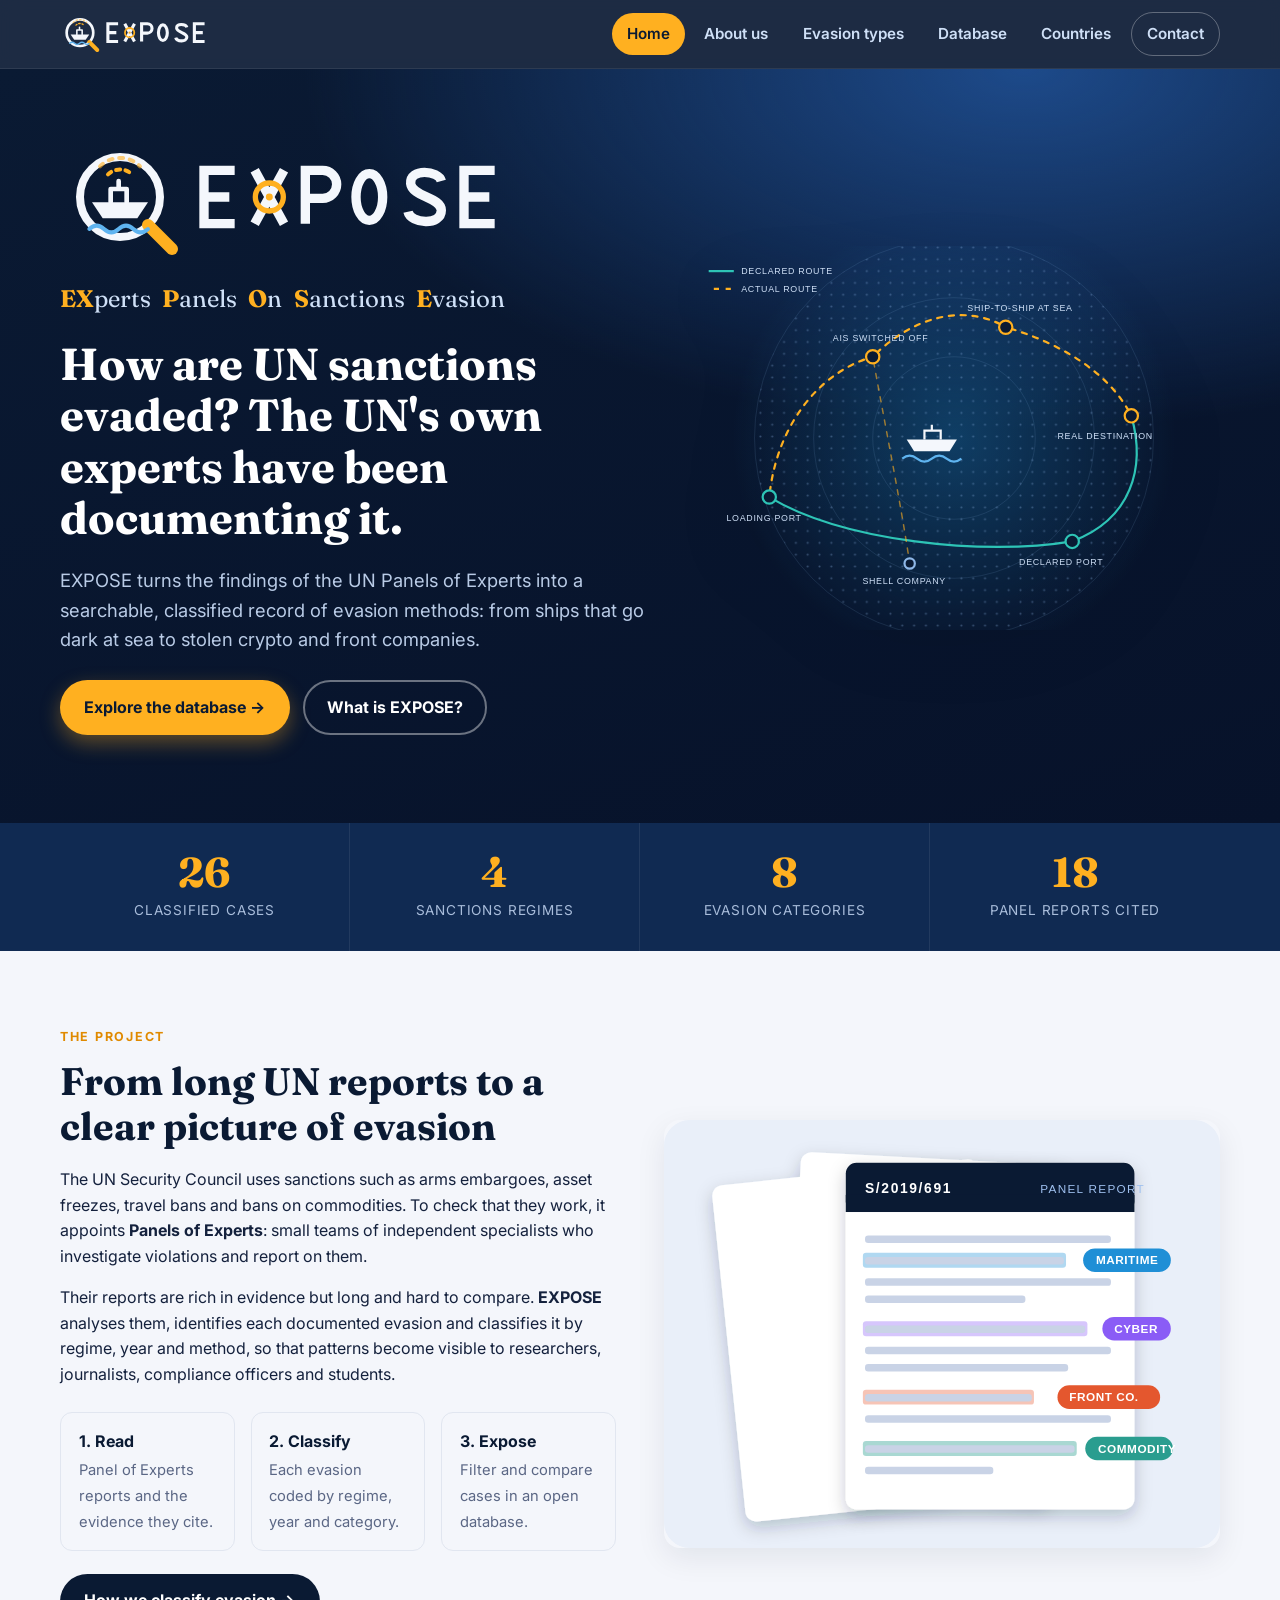
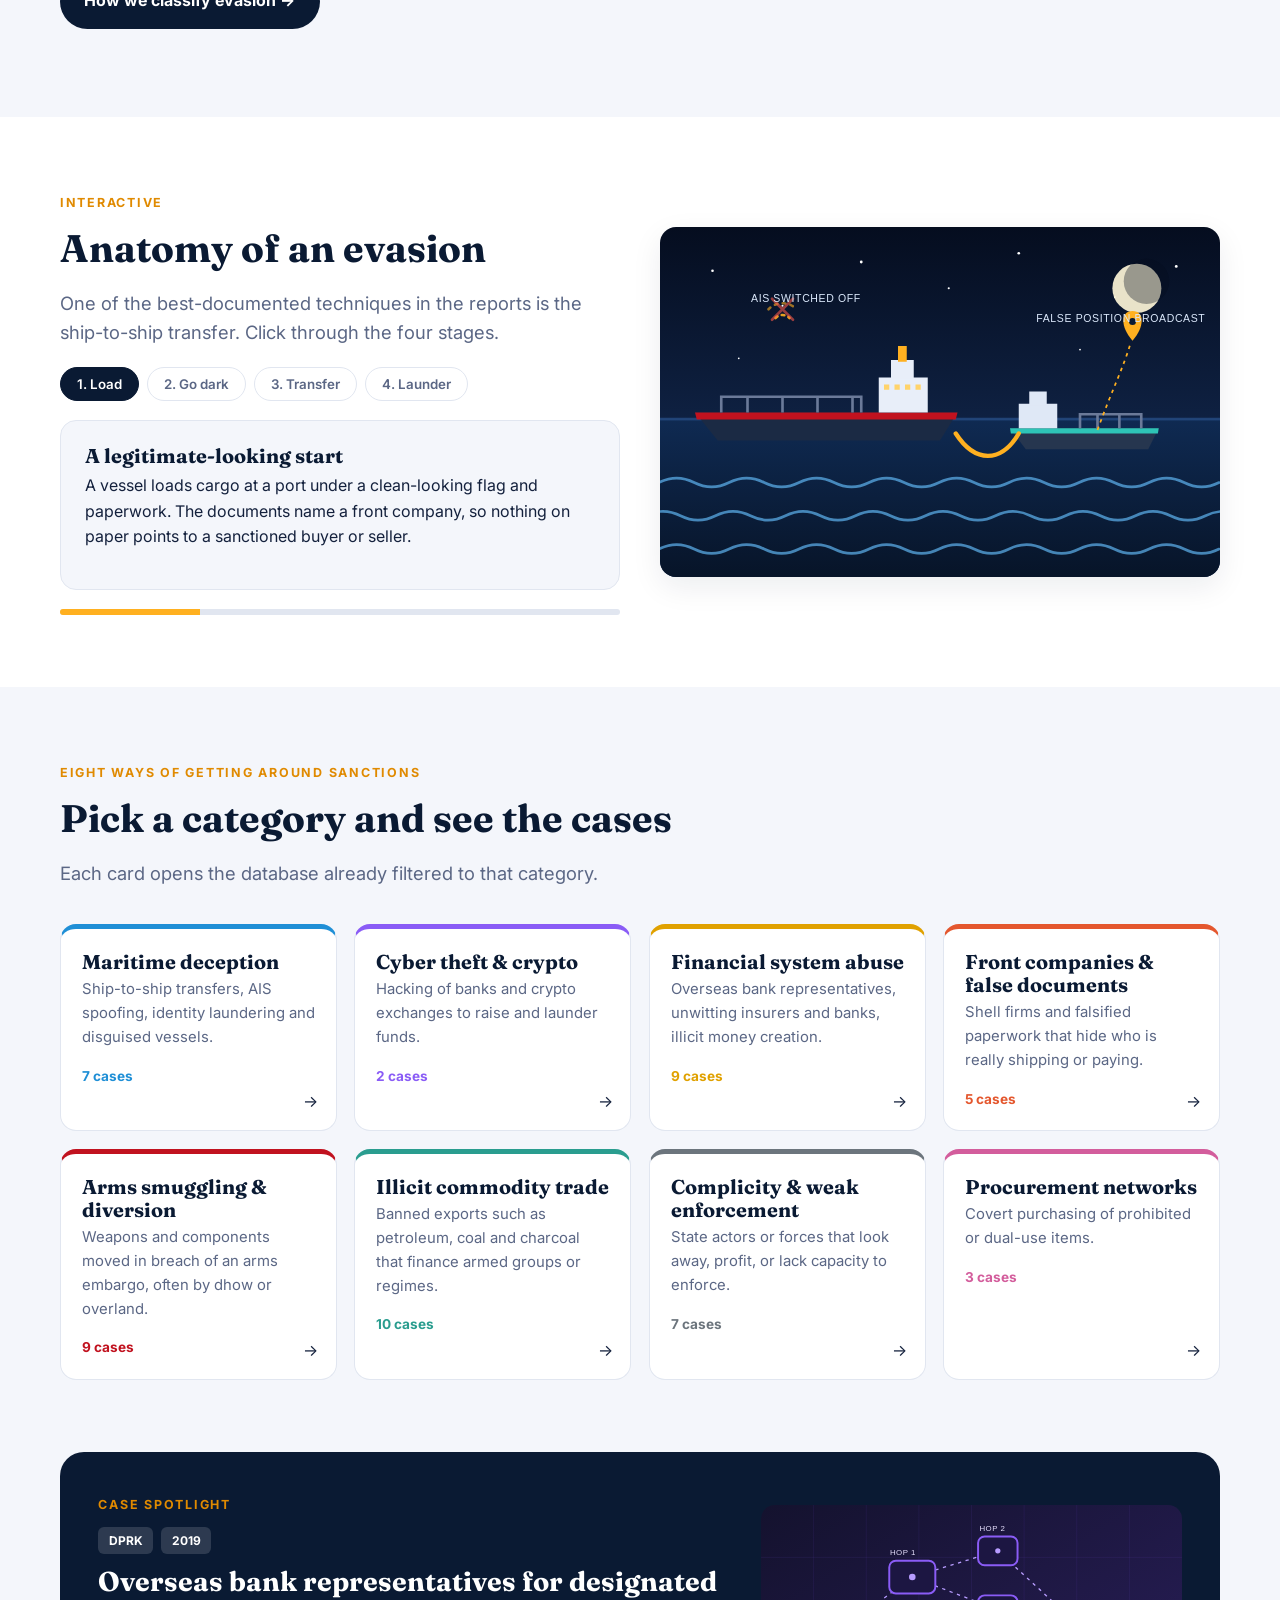
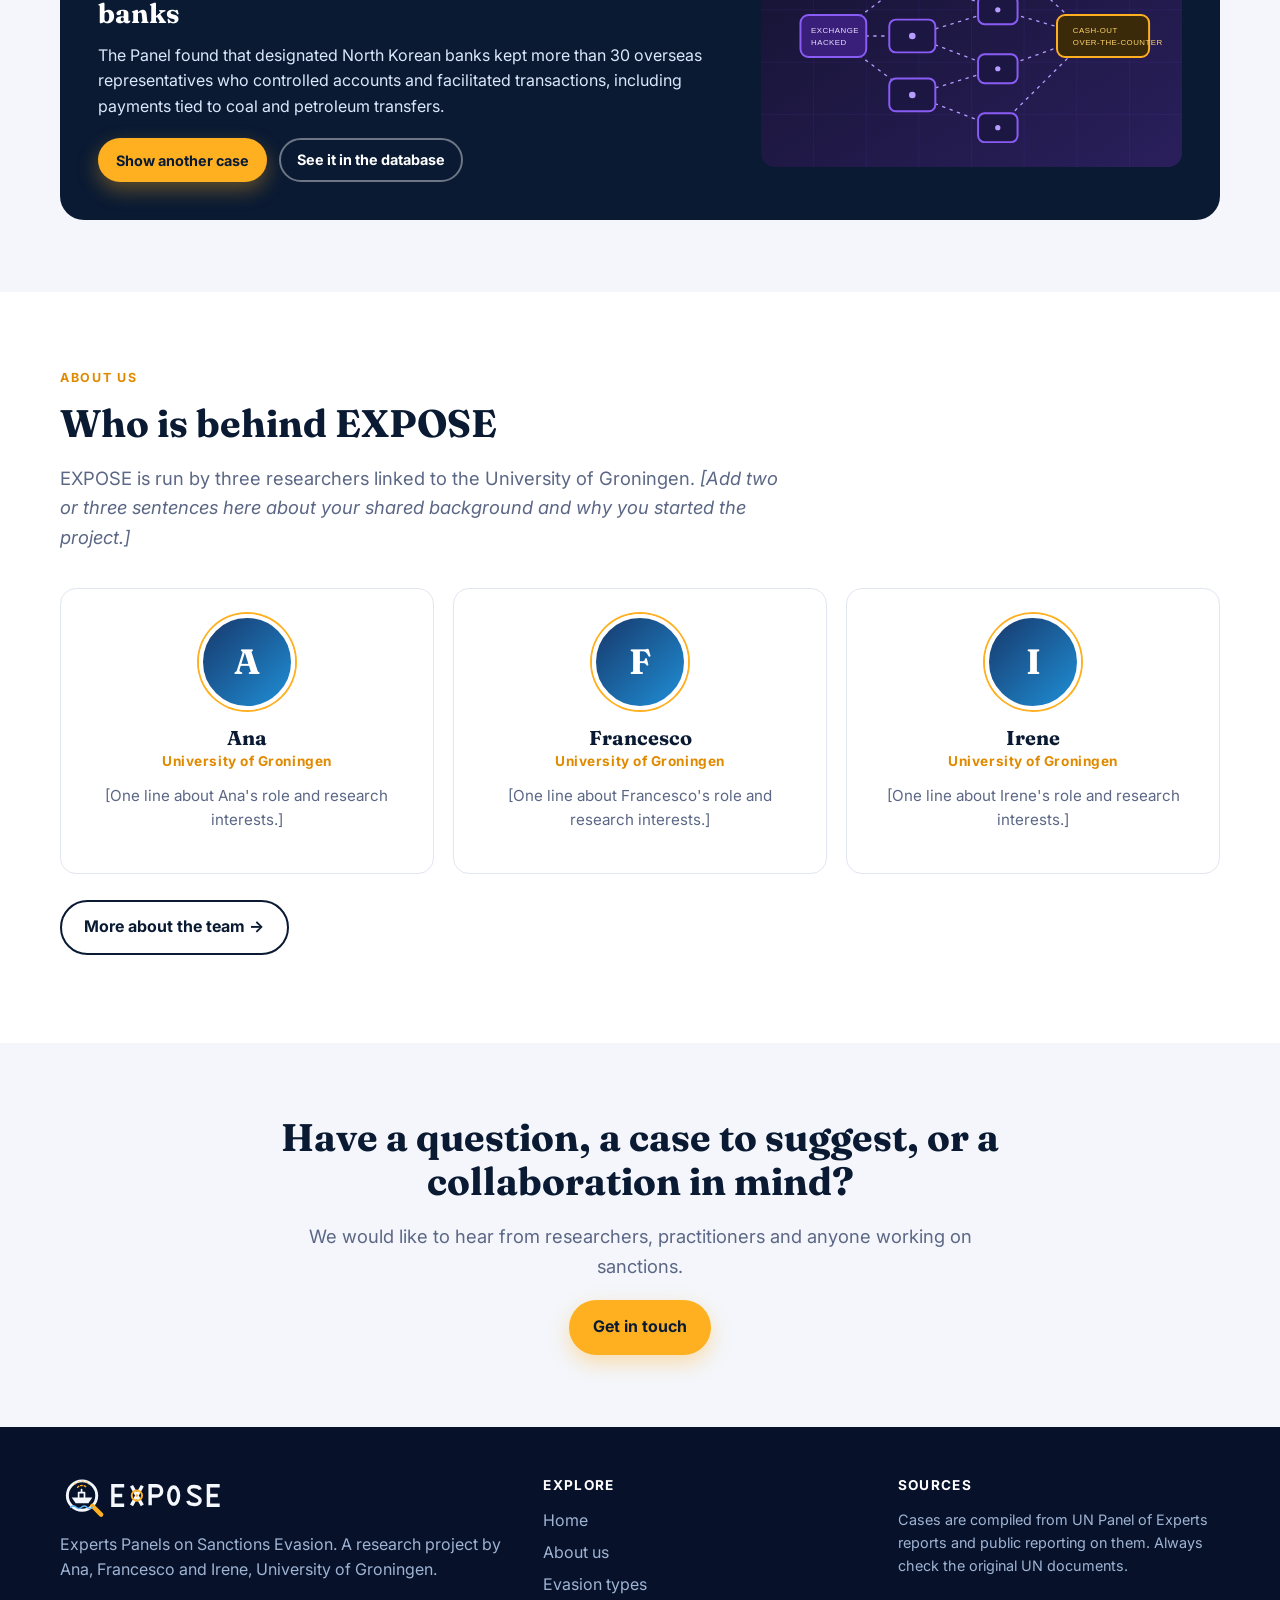
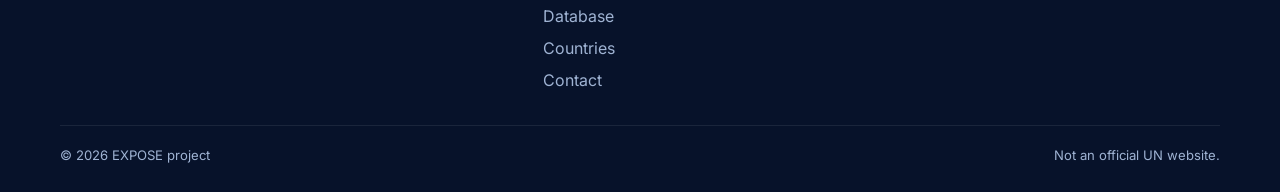
==== index.html @ 7f7274cd "Add files via upload" ====
<!DOCTYPE html>
<html lang="en">
<head>
  <meta charset="utf-8">
  <meta name="viewport" content="width=device-width, initial-scale=1">
  <title>EXPOSE – Experts Panels on Sanctions Evasion</title>
  <meta name="description" content="EXPOSE shows how UN sanctions are evaded, using evidence gathered by the UN Panels of Experts.">
  <link rel="icon" href="assets/favicon.svg" type="image/svg+xml">
  <link rel="preconnect" href="https://fonts.googleapis.com">
  <link href="https://fonts.googleapis.com/css2?family=Fraunces:opsz,wght@9..144,600;9..144,700&family=Inter:wght@400;600;700;800&display=swap" rel="stylesheet">
  <link rel="stylesheet" href="css/style.css">
</head>
<body data-page="home">
  <a class="skip" href="#main">Skip to content</a>
  <header class="site-header">
    <div class="container nav">
      <a class="brand" href="index.html" aria-label="EXPOSE home"><img src="assets/logo.svg" alt="EXPOSE"></a>
      <button class="menu-toggle" aria-expanded="false" aria-controls="menu">&#9776; Menu</button>
      <ul id="menu" class="menu">
        <li><a href="index.html" aria-current="page">Home</a></li>
        <li><a href="about.html">About us</a></li>
        <li><a href="evasion-types.html">Evasion types</a></li>
        <li><a href="database.html">Database</a></li>
        <li><a href="countries.html">Countries</a></li>
        <li class="cta"><a href="contact.html">Contact</a></li>
      </ul>
    </div>
  </header>

  <main id="main">
    <!-- HERO -->
    <section class="hero">
      <div class="container grid">
        <div>
          <img class="logo-big" src="assets/logo.svg" alt="EXPOSE logo: a lens revealing a ship whose AIS signal is hidden">
          <p class="expansion" aria-label="EXPOSE stands for Experts Panels On Sanctions Evasion">
            <span><b>EX</b>perts</span> <span><b>P</b>anels</span> <span><b>O</b>n</span> <span><b>S</b>anctions</span> <span><b>E</b>vasion</span>
          </p>
          <h1>How are UN sanctions evaded? The UN's own experts have been documenting it.</h1>
          <p class="lead">EXPOSE turns the findings of the UN Panels of Experts into a searchable, classified record of evasion methods: from ships that go dark at sea to stolen crypto and front companies.</p>
          <div class="actions">
            <a class="btn btn-primary" href="database.html">Explore the database &rarr;</a>
            <a class="btn btn-ghost" href="#project">What is EXPOSE?</a>
          </div>
        </div>
        <div class="hero-art">
          <img src="assets/img/hero-routes.svg" alt="Illustration: the declared shipping route versus the hidden route used to evade sanctions">
        </div>
      </div>
    </section>

    <!-- STATS -->
    <div class="stats">
      <div class="container row">
        <div class="stat"><div class="num" data-count="cases">0</div><div class="lab">Classified cases</div></div>
        <div class="stat"><div class="num" data-count="regimes">0</div><div class="lab">Sanctions regimes</div></div>
        <div class="stat"><div class="num" data-count="categories">0</div><div class="lab">Evasion categories</div></div>
        <div class="stat"><div class="num" data-count="reports">0</div><div class="lab">Panel reports cited</div></div>
      </div>
    </div>

    <!-- PROJECT -->
    <section id="project">
      <div class="container split">
        <div class="reveal">
          <span class="eyebrow">The project</span>
          <h2>From long UN reports to a clear picture of evasion</h2>
          <p>The UN Security Council uses sanctions such as arms embargoes, asset freezes, travel bans and bans on commodities. To check that they work, it appoints <strong>Panels of Experts</strong>: small teams of independent specialists who investigate violations and report on them.</p>
          <p>Their reports are rich in evidence but long and hard to compare. <strong>EXPOSE</strong> analyses them, identifies each documented evasion and classifies it by regime, year and method, so that patterns become visible to researchers, journalists, compliance officers and students.</p>
          <div class="pillars">
            <div class="pillar"><b>1. Read</b><span>Panel of Experts reports and the evidence they cite.</span></div>
            <div class="pillar"><b>2. Classify</b><span>Each evasion coded by regime, year and category.</span></div>
            <div class="pillar"><b>3. Expose</b><span>Filter and compare cases in an open database.</span></div>
          </div>
          <p style="margin-top:1.4rem"><a class="btn btn-dark" href="evasion-types.html">How we classify evasion &rarr;</a></p>
        </div>
        <div class="reveal">
          <img class="rounded" src="assets/img/report-stack.svg" alt="Pages of a UN Panel of Experts report with passages highlighted and tagged by evasion category" loading="lazy">
        </div>
      </div>
    </section>

    <!-- STEPPER -->
    <section class="section-alt">
      <div class="container stepper">
        <div class="reveal">
          <span class="eyebrow">Interactive</span>
          <h2>Anatomy of an evasion</h2>
          <p class="lead" style="margin-bottom:1.2rem">One of the best-documented techniques in the reports is the ship-to-ship transfer. Click through the four stages.</p>
          <div class="tabs" role="tablist" aria-label="Stages of a ship-to-ship transfer">
            <button class="tab" role="tab" aria-selected="true" aria-controls="step-panel">1. Load</button>
            <button class="tab" role="tab" aria-selected="false" aria-controls="step-panel">2. Go dark</button>
            <button class="tab" role="tab" aria-selected="false" aria-controls="step-panel">3. Transfer</button>
            <button class="tab" role="tab" aria-selected="false" aria-controls="step-panel">4. Launder</button>
          </div>
          <div id="step-panel" class="tabpanel" role="tabpanel" aria-live="polite"></div>
          <div class="progress" aria-hidden="true"><i id="step-bar"></i></div>
        </div>
        <div class="reveal">
          <img class="rounded" src="assets/img/tanker-sts.svg" alt="Illustration: a large tanker and a smaller vessel exchange cargo at night while the tanker's AIS signal is switched off" loading="lazy">
        </div>
      </div>
    </section>

    <!-- CATEGORIES -->
    <section>
      <div class="container">
        <div class="section-head reveal">
          <span class="eyebrow">Eight ways of getting around sanctions</span>
          <h2>Pick a category and see the cases</h2>
          <p class="lead">Each card opens the database already filtered to that category.</p>
        </div>
        <div id="cat-grid" class="cat-grid"></div>
      </div>
    </section>

    <!-- SPOTLIGHT -->
    <section style="padding-top:0">
      <div class="container">
        <div class="spotlight reveal">
          <div>
            <span class="eyebrow">Case spotlight</span>
            <div class="meta" id="spot-meta"></div>
            <h3 id="spot-title" style="font-size:1.7rem"></h3>
            <p id="spot-text"></p>
            <p style="display:flex;gap:.7rem;flex-wrap:wrap;margin:1.2rem 0 0">
              <button id="spot-next" class="btn btn-primary btn-sm" type="button">Show another case</button>
              <a id="spot-link" class="btn btn-ghost btn-sm" href="database.html">See it in the database</a>
            </p>
          </div>
          <img id="spot-img" src="assets/img/tanker-sts.svg" alt="" aria-hidden="true">
        </div>
        <span id="spotlight-body" hidden></span>
      </div>
    </section>

    <!-- ABOUT US (short) -->
    <section class="section-alt" id="about-us">
      <div class="container">
        <div class="section-head reveal">
          <span class="eyebrow">About us</span>
          <h2>Who is behind EXPOSE</h2>
          <!-- ======= SHORT ABOUT-US TEXT: replace the paragraph below with your own ======= -->
          <p class="lead">EXPOSE is run by three researchers linked to the University of Groningen. <em>[Add two or three sentences here about your shared background and why you started the project.]</em></p>
        </div>
        <div class="team reveal">
          <div class="person"><div class="avatar" aria-hidden="true">A</div><h3>Ana</h3><div class="role">University of Groningen</div><p>[One line about Ana's role and research interests.]</p></div>
          <div class="person"><div class="avatar" aria-hidden="true">F</div><h3>Francesco</h3><div class="role">University of Groningen</div><p>[One line about Francesco's role and research interests.]</p></div>
          <div class="person"><div class="avatar" aria-hidden="true">I</div><h3>Irene</h3><div class="role">University of Groningen</div><p>[One line about Irene's role and research interests.]</p></div>
        </div>
        <p style="margin-top:1.6rem"><a class="btn btn-outline" href="about.html">More about the team &rarr;</a></p>
      </div>
    </section>

    <!-- CTA -->
    <section>
      <div class="container" style="text-align:center;max-width:720px">
        <h2>Have a question, a case to suggest, or a collaboration in mind?</h2>
        <p class="lead" style="margin-inline:auto">We would like to hear from researchers, practitioners and anyone working on sanctions.</p>
        <a class="btn btn-primary" href="contact.html">Get in touch</a>
      </div>
    </section>
  </main>

  <footer class="site-footer">
    <div class="container">
      <div class="foot">
        <div>
          <img src="assets/logo.svg" alt="EXPOSE">
          <p>Experts Panels on Sanctions Evasion. A research project by Ana, Francesco and Irene, University of Groningen.</p>
        </div>
        <div><h4>Explore</h4><ul><li><a href="index.html">Home</a></li><li><a href="about.html">About us</a></li><li><a href="evasion-types.html">Evasion types</a></li><li><a href="database.html">Database</a></li>
        <li><a href="countries.html">Countries</a></li><li><a href="contact.html">Contact</a></li></ul></div>
        <div><h4>Sources</h4><p style="font-size:.9rem">Cases are compiled from UN Panel of Experts reports and public reporting on them. Always check the original UN documents.</p></div>
      </div>
      <div class="legal"><span>&copy; <span data-year></span> EXPOSE project</span><span>Not an official UN website.</span></div>
    </div>
  </footer>

  <script src="data/cases.js"></script>
  <script src="js/main.js"></script>
</body>
</html>
---- css/style.css ----
/* EXPOSE – Experts Panels on Sanctions Evasion */
:root{
  --navy:#0a1a33; --navy-2:#102a52; --navy-3:#17386b;
  --ink:#14213d; --muted:#5b6785; --bg:#f4f6fb; --card:#fff; --line:#e1e6f0;
  --amber:#ffb020; --amber-d:#e08a00; --teal:#2ec4b6; --blue:#1f8fd6;
  --radius:16px; --shadow:0 10px 30px rgba(10,26,51,.08);
  --serif:"Fraunces",Georgia,"Times New Roman",serif;
  --sans:"Inter",system-ui,-apple-system,"Segoe UI",Roboto,Arial,sans-serif;
}
*{box-sizing:border-box}
html{scroll-behavior:smooth}
body{margin:0;font-family:var(--sans);color:var(--ink);background:var(--bg);line-height:1.6;-webkit-font-smoothing:antialiased}
img{max-width:100%;display:block}
a{color:var(--blue)}
h1,h2,h3{font-family:var(--serif);line-height:1.15;margin:0 0 .5em;color:var(--navy)}
h1{font-size:clamp(2.2rem,5vw,3.6rem)} h2{font-size:clamp(1.7rem,3vw,2.4rem)} h3{font-size:1.25rem}
p{margin:0 0 1em}
.container{width:min(1160px,92vw);margin-inline:auto}
.skip{position:absolute;left:-999px;top:0;background:var(--amber);color:#000;padding:.6rem 1rem;z-index:100}
.skip:focus{left:8px;top:8px}
.eyebrow{display:inline-block;font-size:.78rem;font-weight:700;letter-spacing:.14em;text-transform:uppercase;color:var(--amber-d);margin-bottom:.8rem}
.lead{font-size:1.15rem;color:var(--muted);max-width:62ch}

/* header / menu */
.site-header{position:sticky;top:0;z-index:50;background:rgba(10,26,51,.92);backdrop-filter:blur(10px);border-bottom:1px solid rgba(255,255,255,.08)}
.nav{display:flex;align-items:center;justify-content:space-between;height:68px}
.brand img{height:40px;width:auto}
.menu{display:flex;gap:.25rem;list-style:none;margin:0;padding:0;align-items:center}
.menu a{display:block;padding:.55rem .95rem;border-radius:999px;color:#cfe0f7;text-decoration:none;font-weight:600;font-size:.95rem;transition:.2s}
.menu a:hover{background:rgba(255,255,255,.08);color:#fff}
.menu a[aria-current="page"]{color:#0a1a33;background:var(--amber)}
.menu .cta a{border:1px solid rgba(255,255,255,.3)}
.menu-toggle{display:none;background:none;border:1px solid rgba(255,255,255,.3);color:#fff;border-radius:10px;padding:.45rem .7rem;font-size:1rem;cursor:pointer}
@media(max-width:860px){
  .menu-toggle{display:block}
  .menu{position:absolute;left:0;right:0;top:68px;background:var(--navy);flex-direction:column;align-items:stretch;padding:.8rem 4vw 1.2rem;display:none;border-bottom:1px solid rgba(255,255,255,.1)}
  .menu.open{display:flex}
}

/* buttons */
.btn{display:inline-flex;align-items:center;gap:.5rem;padding:.8rem 1.4rem;border-radius:999px;font-weight:700;text-decoration:none;border:2px solid transparent;cursor:pointer;font-size:1rem;font-family:inherit;transition:transform .15s,box-shadow .15s,background .2s}
.btn:hover{transform:translateY(-2px)}
.btn-primary{background:var(--amber);color:#0a1a33;box-shadow:0 8px 20px rgba(255,176,32,.35)}
.btn-ghost{border-color:rgba(255,255,255,.4);color:#fff}
.btn-ghost:hover{background:rgba(255,255,255,.1)}
.btn-dark{background:var(--navy);color:#fff}
.btn-outline{border-color:var(--navy);color:var(--navy);background:transparent}
.btn-sm{padding:.5rem 1rem;font-size:.9rem}

/* hero */
.hero{background:radial-gradient(1200px 600px at 80% 0%,#1d4a8a 0%,transparent 60%),linear-gradient(160deg,var(--navy) 0%,#07122a 100%);color:#e9f0fb;padding:4.5rem 0 5.5rem;overflow:hidden}
.hero .grid{display:grid;grid-template-columns:1.05fr .95fr;gap:2.5rem;align-items:center}
.hero h1{color:#fff;font-size:clamp(1.9rem,3.6vw,2.8rem)}
.hero .logo-big{width:min(460px,100%);margin-bottom:1.2rem}
.expansion{display:flex;flex-wrap:wrap;gap:.35rem .7rem;font-family:var(--serif);font-size:clamp(1.15rem,2vw,1.5rem);margin:0 0 1.2rem;color:#cfe0f7}
.expansion b{color:var(--amber)}
.hero .lead{color:#b9cbe6}
.hero .actions{display:flex;flex-wrap:wrap;gap:.8rem;margin-top:1.6rem}
.hero-art img{width:100%;filter:drop-shadow(0 20px 40px rgba(0,0,0,.35))}
@media(max-width:900px){.hero .grid{grid-template-columns:1fr}}
.page-hero{background:linear-gradient(160deg,var(--navy),#0d2347);color:#cfe0f7;padding:3.2rem 0 3.4rem}
.page-hero h1{color:#fff;margin-bottom:.4rem}
.page-hero .tagline{font-family:var(--serif);color:var(--amber);font-size:1.05rem;margin-bottom:.8rem}
.page-hero .lead{color:#b9cbe6;margin:0}

/* sections */
section{padding:4.5rem 0}
.section-alt{background:#fff}
.section-head{max-width:720px;margin-bottom:2.2rem}
.split{display:grid;grid-template-columns:1fr 1fr;gap:3rem;align-items:center}
@media(max-width:860px){.split{grid-template-columns:1fr}}
.rounded{border-radius:var(--radius);box-shadow:var(--shadow)}

/* stats */
.stats{background:var(--navy-2);color:#fff;padding:0}
.stats .row{display:grid;grid-template-columns:repeat(4,1fr)}
.stat{padding:1.8rem 1rem;text-align:center;border-right:1px solid rgba(255,255,255,.08)}
.stat:last-child{border-right:0}
.stat .num{font-family:var(--serif);font-size:2.6rem;font-weight:700;color:var(--amber);line-height:1}
.stat .lab{font-size:.85rem;color:#a9bddb;letter-spacing:.06em;text-transform:uppercase;margin-top:.4rem}
@media(max-width:700px){.stats .row{grid-template-columns:repeat(2,1fr)}.stat{border-bottom:1px solid rgba(255,255,255,.08)}}

/* pillars */
.pillars{display:grid;grid-template-columns:repeat(3,1fr);gap:1rem;margin-top:1.5rem}
.pillar{background:var(--bg);border-radius:12px;padding:1rem 1.1rem;border:1px solid var(--line)}
.pillar b{display:block;color:var(--navy);margin-bottom:.2rem}
.pillar span{font-size:.92rem;color:var(--muted)}
@media(max-width:700px){.pillars{grid-template-columns:1fr}}

/* stepper */
.stepper{display:grid;grid-template-columns:1fr 1fr;gap:2.5rem;align-items:center}
@media(max-width:900px){.stepper{grid-template-columns:1fr}}
.tabs{display:flex;gap:.5rem;flex-wrap:wrap;margin-bottom:1.2rem}
.tab{border:1px solid var(--line);background:#fff;border-radius:999px;padding:.5rem 1rem;font-weight:600;cursor:pointer;font-family:inherit;color:var(--muted);transition:.2s}
.tab[aria-selected="true"]{background:var(--navy);color:#fff;border-color:var(--navy)}
.tabpanel{background:var(--bg);border:1px solid var(--line);border-radius:var(--radius);padding:1.4rem 1.5rem;min-height:170px}
.tabpanel h3{margin-bottom:.4rem}
.progress{height:6px;border-radius:99px;background:var(--line);margin-top:1.2rem;overflow:hidden}
.progress i{display:block;height:100%;background:var(--amber);width:25%;transition:width .35s}

/* category cards */
.cat-grid{display:grid;grid-template-columns:repeat(auto-fill,minmax(250px,1fr));gap:1.1rem}
.cat-card{display:block;text-decoration:none;color:inherit;background:#fff;border:1px solid var(--line);border-radius:var(--radius);padding:1.3rem 1.3rem 1.2rem;border-top:5px solid var(--c);transition:transform .2s,box-shadow .2s;position:relative}
.cat-card:hover{transform:translateY(-4px);box-shadow:var(--shadow)}
.cat-card h3{margin-bottom:.35rem}
.cat-card p{font-size:.93rem;color:var(--muted);margin-bottom:.8rem}
.cat-card .count{font-weight:700;font-size:.85rem;color:var(--c)}
.cat-card .arrow{position:absolute;right:1.1rem;bottom:1rem;transition:transform .2s}
.cat-card:hover .arrow{transform:translateX(4px)}

/* spotlight */
.spotlight{background:var(--navy);color:#dbe8fb;border-radius:24px;padding:2.4rem;display:grid;grid-template-columns:1.2fr .8fr;gap:2rem;align-items:center}
.spotlight h2,.spotlight h3{color:#fff}
.spotlight .meta{display:flex;gap:.5rem;flex-wrap:wrap;margin-bottom:.8rem}
.spotlight img{border-radius:14px}
@media(max-width:860px){.spotlight{grid-template-columns:1fr}}

/* tags */
.tag{display:inline-flex;align-items:center;gap:.4rem;font-size:.75rem;font-weight:700;padding:.22rem .65rem;border-radius:999px;background:color-mix(in srgb,var(--c,#999) 14%,white);color:color-mix(in srgb,var(--c,#555) 75%,black);white-space:nowrap}
.tag::before{content:"";width:8px;height:8px;border-radius:50%;background:var(--c,#999)}
.badge{font-size:.75rem;font-weight:700;padding:.22rem .65rem;border-radius:6px;background:var(--navy);color:#fff}
.badge.light{background:rgba(255,255,255,.14);color:#fff}
.badge.year{background:#e9eef8;color:var(--navy)}

/* team */
.team{display:grid;grid-template-columns:repeat(3,1fr);gap:1.2rem}
@media(max-width:860px){.team{grid-template-columns:1fr}}
.person{background:#fff;border:1px solid var(--line);border-radius:var(--radius);padding:1.6rem;text-align:center;transition:.2s}
.person:hover{box-shadow:var(--shadow);transform:translateY(-3px)}
.avatar{width:96px;height:96px;border-radius:50%;margin:0 auto 1rem;display:grid;place-items:center;font-family:var(--serif);font-size:2.2rem;font-weight:700;color:#fff;background:linear-gradient(135deg,var(--navy-3),var(--blue));border:4px solid #fff;box-shadow:0 0 0 2px var(--amber)}
.person h3{margin-bottom:.1rem}
.person .role{color:var(--amber-d);font-weight:700;font-size:.85rem;letter-spacing:.04em;margin-bottom:.7rem}
.person p{color:var(--muted);font-size:.95rem}
.placeholder-note{border:2px dashed var(--line);border-radius:var(--radius);padding:1.2rem 1.4rem;color:var(--muted);background:#fbfcfe}
.uni{display:flex;align-items:center;gap:.9rem;background:#fff;border:1px solid var(--line);border-radius:var(--radius);padding:1rem 1.2rem;margin-top:1.4rem}
.uni .dot{width:42px;height:42px;border-radius:12px;background:var(--navy);display:grid;place-items:center;color:var(--amber);font-weight:800;font-family:var(--serif)}

/* database */
.db-layout{display:grid;grid-template-columns:310px 1fr;gap:1.8rem;align-items:start}
@media(max-width:940px){.db-layout{grid-template-columns:1fr}}
.filters{background:#fff;border:1px solid var(--line);border-radius:var(--radius);padding:1.3rem;position:sticky;top:86px}
@media(max-width:940px){.filters{position:static}}
.filters h3{font-size:1.05rem;margin:1.1rem 0 .6rem;font-family:var(--sans);font-weight:700}
.filters h3:first-child{margin-top:0}
.field label,.label{display:block;font-weight:600;font-size:.85rem;margin-bottom:.3rem;color:var(--muted)}
input[type=text],input[type=email],select,textarea{width:100%;padding:.7rem .85rem;border:1.5px solid var(--line);border-radius:10px;font:inherit;background:#fff;color:var(--ink)}
input:focus,select:focus,textarea:focus{outline:3px solid rgba(31,143,214,.25);border-color:var(--blue)}
.chips{display:flex;flex-direction:column;gap:.45rem}
.chip{display:flex;align-items:center;gap:.6rem;padding:.55rem .7rem;border:1.5px solid var(--line);border-radius:10px;cursor:pointer;background:#fff;transition:.15s;font-size:.92rem;user-select:none}
.chip:hover{border-color:var(--c)}
.chip input{position:absolute;opacity:0;pointer-events:none}
.chip .sw{width:14px;height:14px;border-radius:4px;background:var(--c);flex:none}
.chip .n{margin-left:auto;font-size:.75rem;color:var(--muted);background:var(--bg);border-radius:99px;padding:.05rem .5rem}
.chip:has(input:checked){background:color-mix(in srgb,var(--c) 12%,white);border-color:var(--c);font-weight:700}
.chip:has(input:focus-visible){outline:3px solid rgba(31,143,214,.35)}
.seg{display:flex;border:1.5px solid var(--line);border-radius:10px;overflow:hidden}
.seg button{flex:1;border:0;background:#fff;padding:.5rem;font:inherit;font-weight:600;cursor:pointer;color:var(--muted)}
.seg button[aria-pressed="true"]{background:var(--navy);color:#fff}
.filters .row{display:flex;gap:.5rem;margin-top:1.2rem}
.results-bar{display:flex;flex-wrap:wrap;gap:.8rem;align-items:center;justify-content:space-between;margin-bottom:1rem}
.results-bar .count{font-weight:700;color:var(--navy)}
.active-filters{display:flex;flex-wrap:wrap;gap:.4rem;margin-bottom:1rem}
.pill-x{border:0;font:inherit;font-size:.8rem;font-weight:600;background:var(--navy);color:#fff;border-radius:99px;padding:.25rem .7rem;cursor:pointer}
.pill-x::after{content:" \00d7";opacity:.7}
.minichart{background:#fff;border:1px solid var(--line);border-radius:var(--radius);padding:1rem 1.2rem;margin-bottom:1.2rem}
.minichart h4{margin:0 0 .6rem;font-size:.85rem;color:var(--muted);text-transform:uppercase;letter-spacing:.08em}
.bar-row{display:grid;grid-template-columns:150px 1fr 28px;align-items:center;gap:.6rem;font-size:.82rem;margin:.28rem 0}
.bar-row .track{height:10px;background:var(--bg);border-radius:99px;overflow:hidden}
.bar-row .fill{height:100%;border-radius:99px;background:var(--c);transition:width .4s}
@media(max-width:560px){.bar-row{grid-template-columns:110px 1fr 24px}}
.cases{display:grid;gap:1rem}
.case{background:#fff;border:1px solid var(--line);border-left:6px solid var(--c);border-radius:var(--radius);padding:1.2rem 1.3rem;animation:in .35s both}
@keyframes in{from{opacity:0;transform:translateY(8px)}to{opacity:1;transform:none}}
.case .top{display:flex;flex-wrap:wrap;gap:.4rem;align-items:center;margin-bottom:.5rem}
.case .id{font-size:.75rem;color:var(--muted);font-weight:700;margin-left:auto}
.case h3{margin:.1rem 0 .4rem;font-size:1.2rem}
.case p{color:#34405e;margin-bottom:.6rem}
.case .tags{display:flex;flex-wrap:wrap;gap:.4rem;margin-bottom:.4rem}
.case .more{display:none;border-top:1px dashed var(--line);margin-top:.8rem;padding-top:.8rem;font-size:.93rem}
.case.open .more{display:block}
.case .more dt{font-weight:700;color:var(--navy);font-size:.78rem;letter-spacing:.06em;text-transform:uppercase;margin-top:.6rem}
.case .more dd{margin:0}
.toggle{background:none;border:0;color:var(--blue);font:inherit;font-weight:700;cursor:pointer;padding:0}
.empty{text-align:center;background:#fff;border:2px dashed var(--line);border-radius:var(--radius);padding:3rem 1rem;color:var(--muted)}
.notice{background:#fff8e6;border:1px solid #ffe2a3;border-radius:12px;padding:.9rem 1.1rem;font-size:.9rem;color:#6b4a00;margin-bottom:1.2rem}

/* accordion */
.acc{display:grid;gap:.7rem}
.acc details{background:#fff;border:1px solid var(--line);border-radius:14px;border-left:6px solid var(--c);padding:0}
.acc summary{list-style:none;cursor:pointer;padding:1rem 1.2rem;font-weight:700;display:flex;align-items:center;gap:.8rem;color:var(--navy)}
.acc summary::-webkit-details-marker{display:none}
.acc summary::after{content:"+";margin-left:auto;font-size:1.4rem;color:var(--muted);transition:.2s}
.acc details[open] summary::after{content:"\2212"}
.acc .body{padding:0 1.2rem 1.2rem;color:#34405e}
.acc .body ul{margin:.3rem 0 .8rem;padding-left:1.1rem}

/* timeline / steps */
.steps{counter-reset:s;display:grid;grid-template-columns:repeat(4,1fr);gap:1rem}
@media(max-width:900px){.steps{grid-template-columns:1fr 1fr}}
@media(max-width:560px){.steps{grid-template-columns:1fr}}
.step{background:#fff;border:1px solid var(--line);border-radius:var(--radius);padding:1.3rem;position:relative}
.step::before{counter-increment:s;content:counter(s);position:absolute;top:-14px;left:16px;background:var(--amber);color:var(--navy);width:30px;height:30px;border-radius:50%;display:grid;place-items:center;font-weight:800}
.step h3{margin-top:.5rem;font-size:1.05rem}
.step p{font-size:.92rem;color:var(--muted);margin:0}
.regimes{display:grid;grid-template-columns:repeat(auto-fit,minmax(220px,1fr));gap:1rem}
.regime{background:#fff;border:1px solid var(--line);border-radius:var(--radius);padding:1.2rem}
.regime h3{margin-bottom:.2rem}
.regime small{color:var(--muted)}
.sources{columns:2;column-gap:2rem;padding-left:1.1rem}
@media(max-width:700px){.sources{columns:1}}
.sources li{margin-bottom:.5rem;break-inside:avoid;font-size:.93rem}

/* contact */
.form-card{background:#fff;border:1px solid var(--line);border-radius:24px;padding:2rem;box-shadow:var(--shadow)}
.form-grid{display:grid;grid-template-columns:1fr 1fr;gap:1rem}
.form-grid .full{grid-column:1/-1}
@media(max-width:640px){.form-grid{grid-template-columns:1fr}}
.field .err{display:none;color:#c1121f;font-size:.82rem;margin-top:.3rem;font-weight:600}
.field.invalid .err{display:block}
.field.invalid input,.field.invalid select,.field.invalid textarea{border-color:#c1121f}
.hp{position:absolute;left:-9999px}
.counter{font-size:.78rem;color:var(--muted);text-align:right}
.success{display:none;background:#e8f8f0;border:1px solid #a6e3c4;color:#0d5c37;border-radius:14px;padding:1.2rem 1.4rem;margin-top:1.2rem}
.success.show{display:block}
.contact-grid{display:grid;grid-template-columns:1.5fr 1fr;gap:2rem;align-items:start}
@media(max-width:900px){.contact-grid{grid-template-columns:1fr}}
.contact-side{display:grid;gap:1rem;align-content:start}
.info{background:#fff;border:1px solid var(--line);border-radius:var(--radius);padding:1.2rem 1.3rem}
.info h3{font-size:1.05rem;margin-bottom:.3rem}
.info p{margin:0;color:var(--muted);font-size:.93rem}

/* footer */
.site-footer{background:#07122a;color:#9fb3d3;padding:3rem 0 1.6rem}
.foot{display:grid;grid-template-columns:1.4fr 1fr 1fr;gap:2rem}
@media(max-width:760px){.foot{grid-template-columns:1fr}}
.site-footer img{height:44px;margin-bottom:.8rem}
.site-footer h4{color:#fff;margin:0 0 .7rem;font-size:.85rem;letter-spacing:.1em;text-transform:uppercase}
.site-footer ul{list-style:none;margin:0;padding:0;display:grid;gap:.4rem}
.site-footer a{color:#9fb3d3;text-decoration:none}.site-footer a:hover{color:#fff}
.legal{border-top:1px solid rgba(255,255,255,.08);margin-top:2rem;padding-top:1.2rem;font-size:.82rem;display:flex;flex-wrap:wrap;justify-content:space-between;gap:.6rem}

/* reveal */
.reveal{opacity:0;transform:translateY(18px);transition:opacity .7s,transform .7s}
.reveal.in{opacity:1;transform:none}
@media(prefers-reduced-motion:reduce){.reveal{opacity:1;transform:none;transition:none}*{animation:none!important;scroll-behavior:auto}}
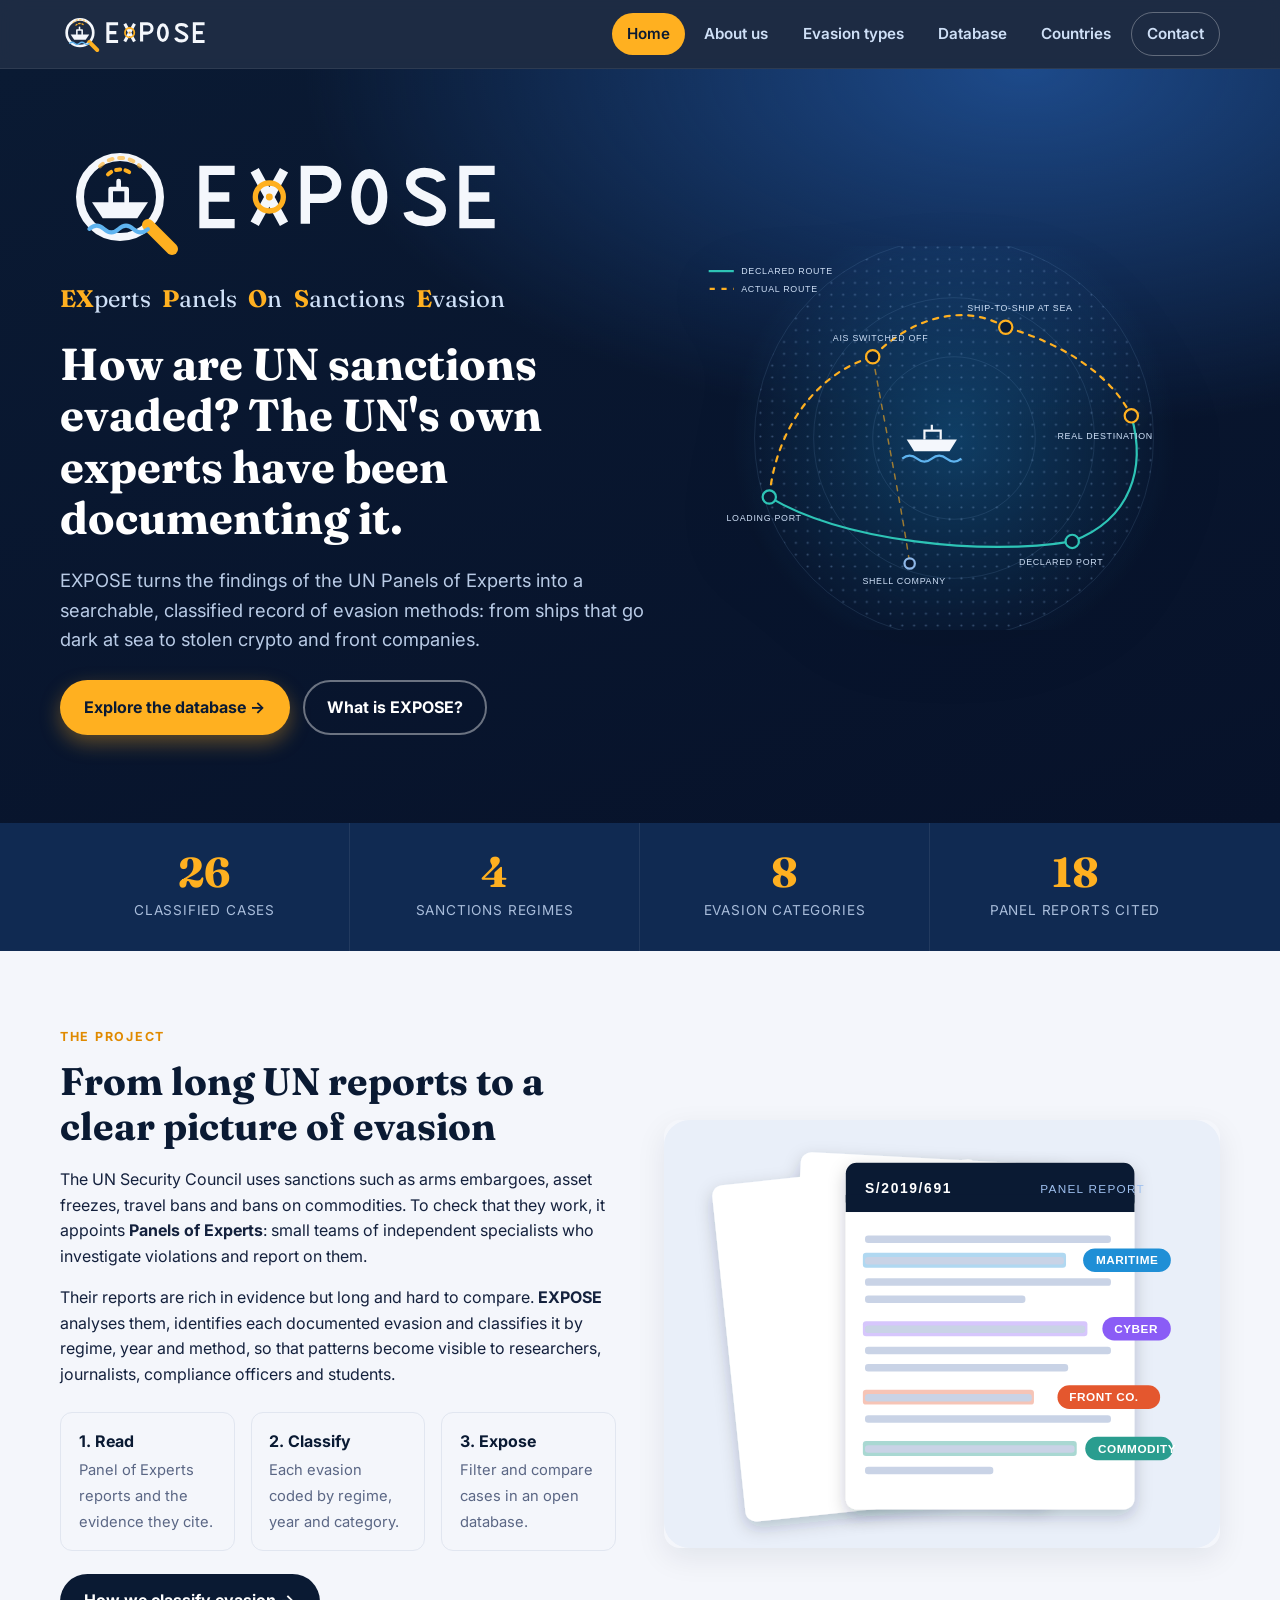
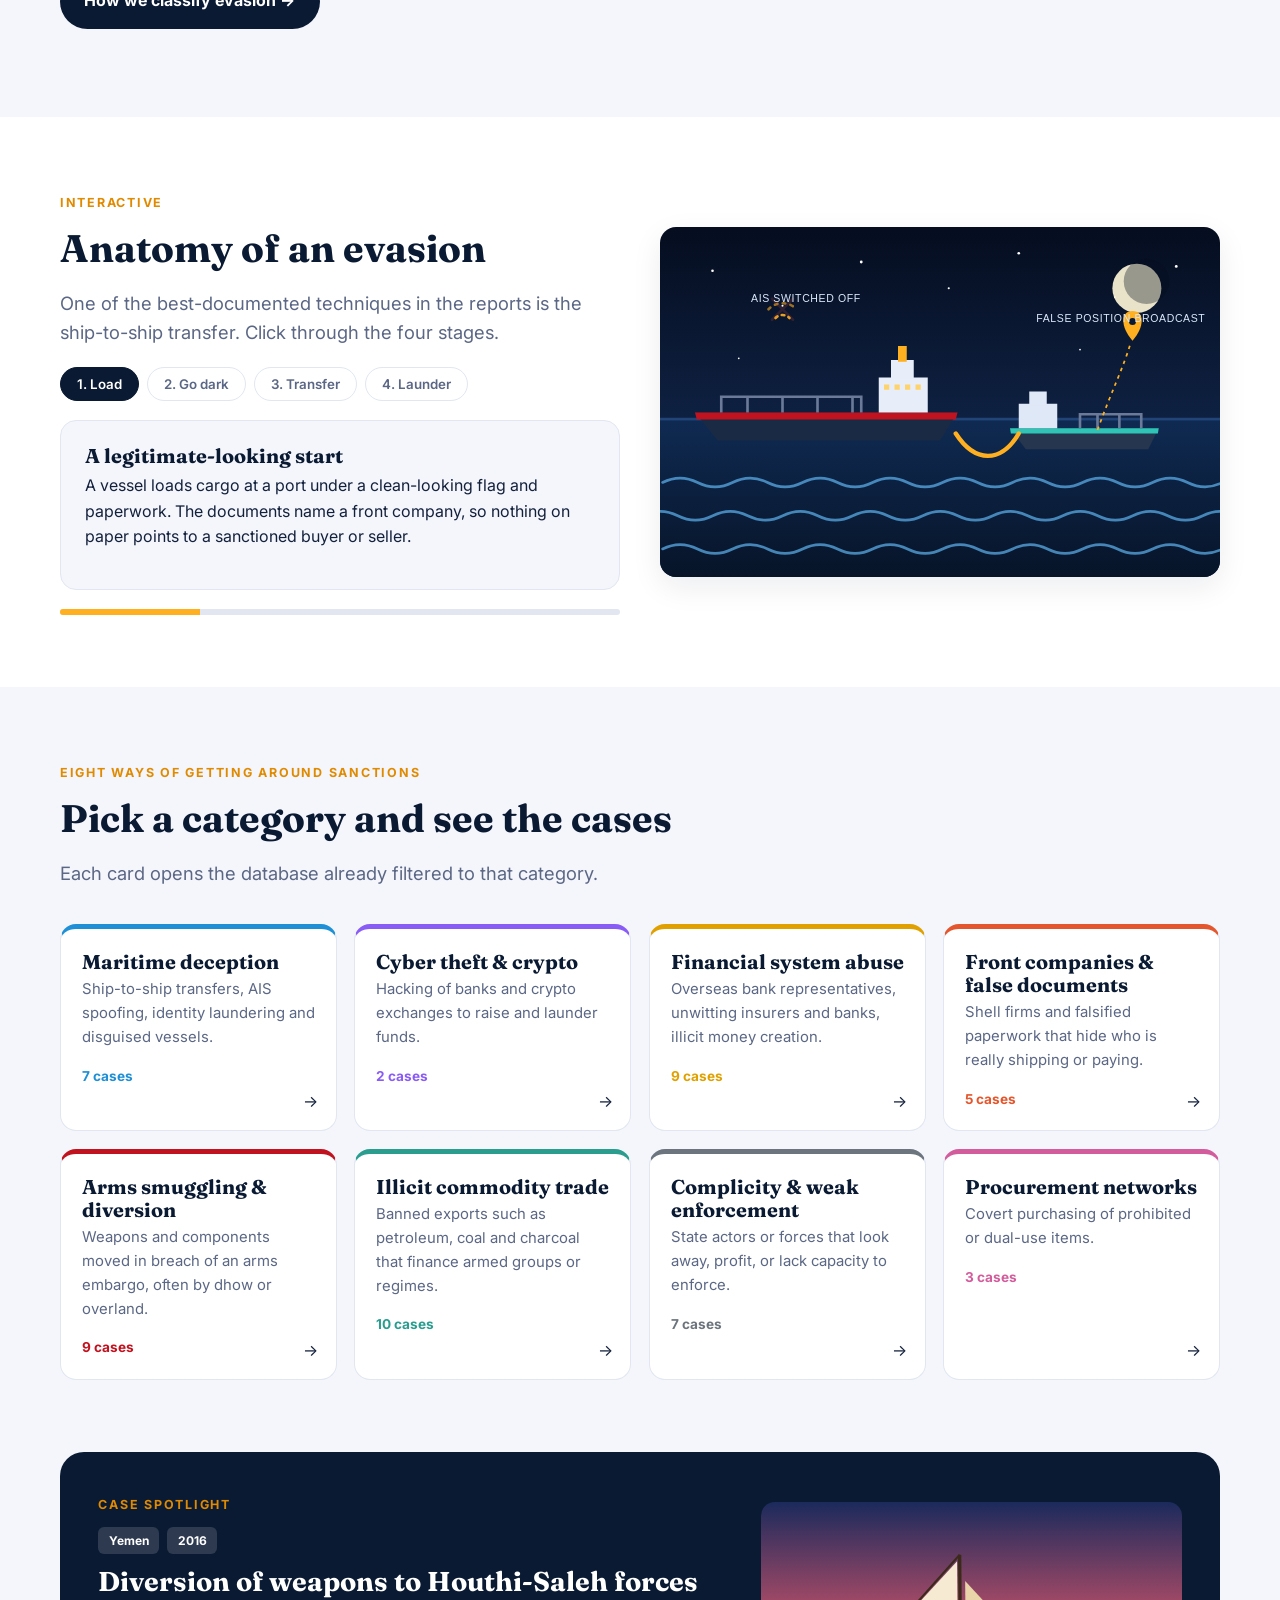
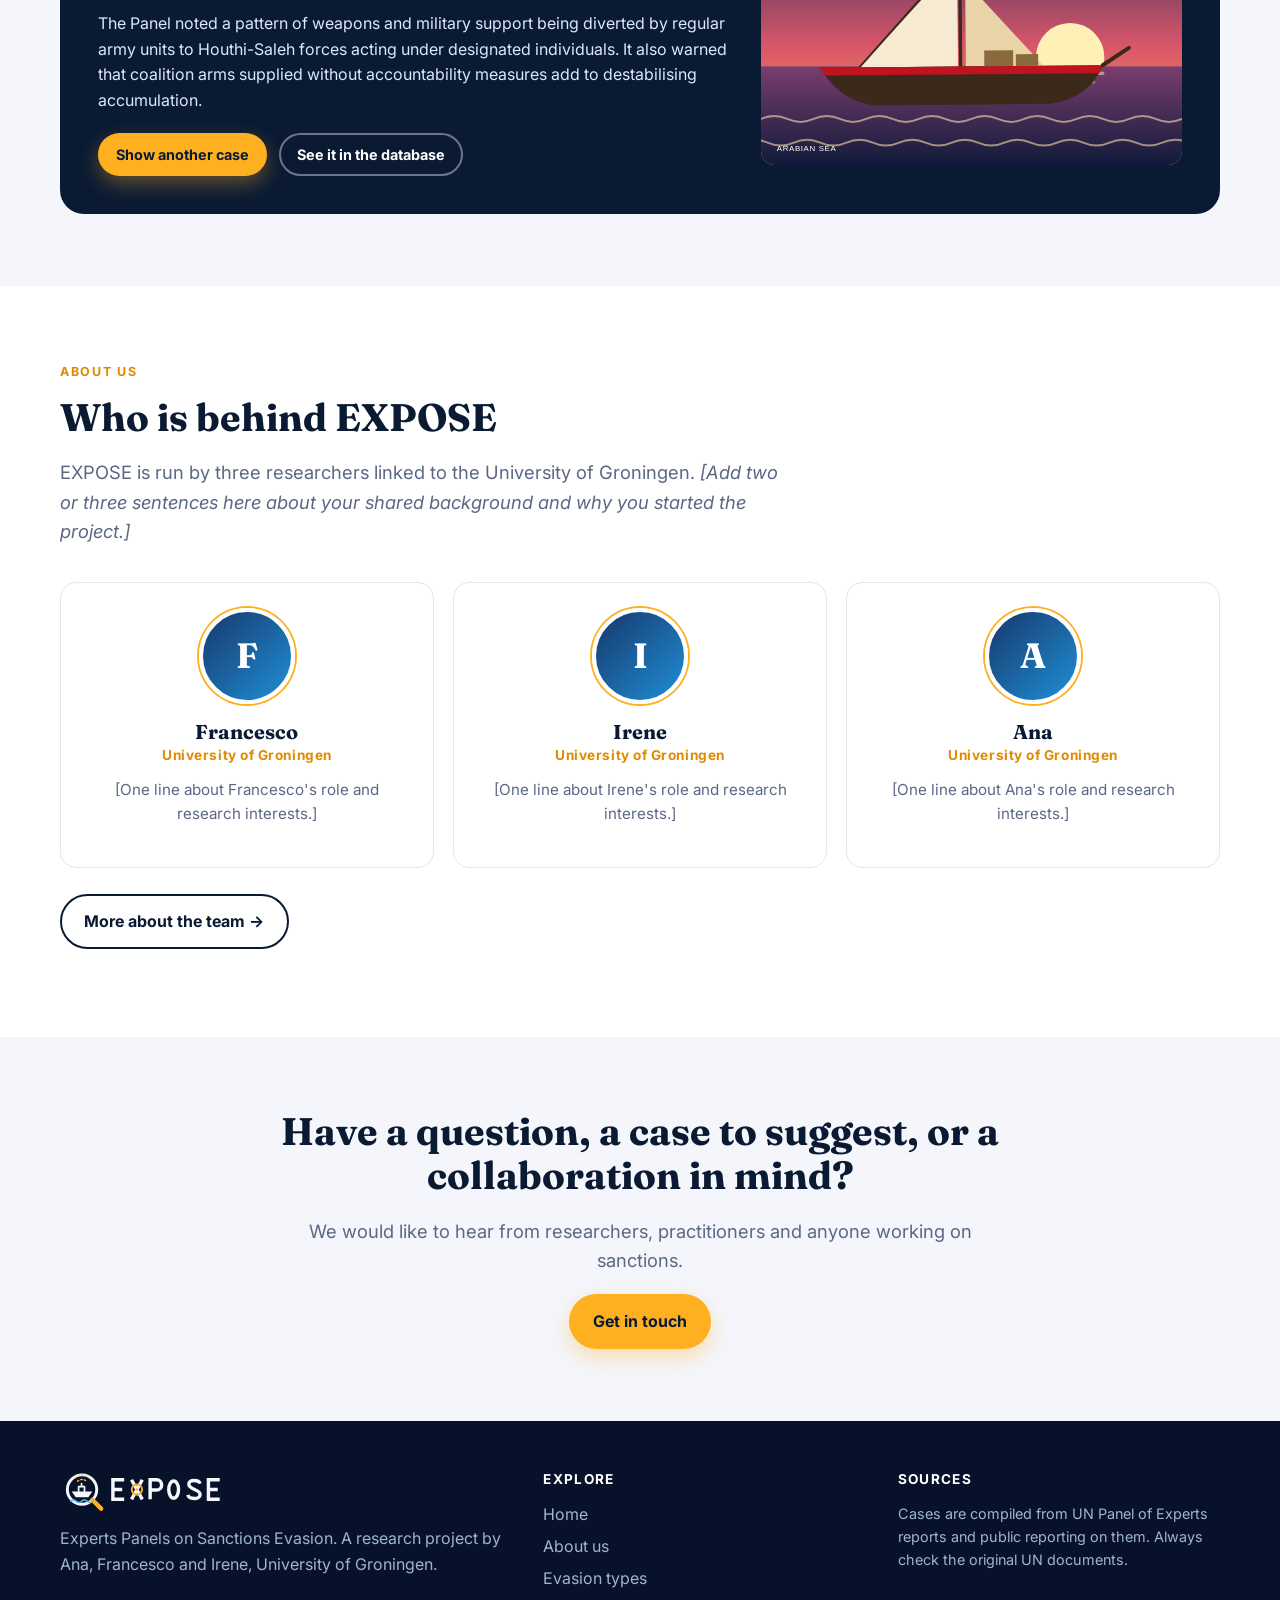
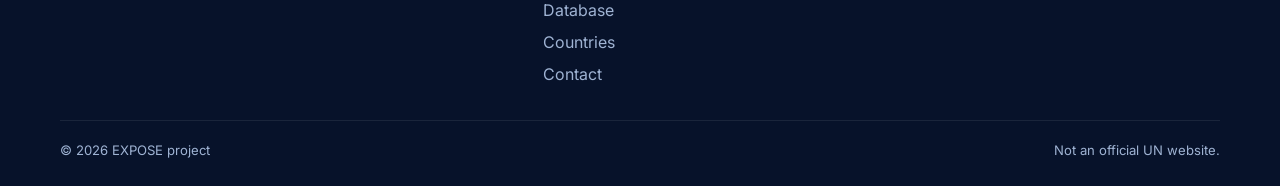
==== commit a3649e96: "Duplicate team member entry for Ana in index.html" ====
--- a/index.html
+++ b/index.html
@@ -144,9 +144,9 @@
           <p class="lead">EXPOSE is run by three researchers linked to the University of Groningen. <em>[Add two or three sentences here about your shared background and why you started the project.]</em></p>
         </div>
         <div class="team reveal">
-          <div class="person"><div class="avatar" aria-hidden="true">A</div><h3>Ana</h3><div class="role">University of Groningen</div><p>[One line about Ana's role and research interests.]</p></div>
           <div class="person"><div class="avatar" aria-hidden="true">F</div><h3>Francesco</h3><div class="role">University of Groningen</div><p>[One line about Francesco's role and research interests.]</p></div>
           <div class="person"><div class="avatar" aria-hidden="true">I</div><h3>Irene</h3><div class="role">University of Groningen</div><p>[One line about Irene's role and research interests.]</p></div>
+          <div class="person"><div class="avatar" aria-hidden="true">A</div><h3>Ana</h3><div class="role">University of Groningen</div><p>[One line about Ana's role and research interests.]</p></div>
         </div>
         <p style="margin-top:1.6rem"><a class="btn btn-outline" href="about.html">More about the team &rarr;</a></p>
       </div>
--- a/css/style.css
+++ b/css/style.css
@@ -127,7 +127,7 @@
 @media(max-width:860px){.team{grid-template-columns:1fr}}
 .person{background:#fff;border:1px solid var(--line);border-radius:var(--radius);padding:1.6rem;text-align:center;transition:.2s}
 .person:hover{box-shadow:var(--shadow);transform:translateY(-3px)}
-.avatar{width:96px;height:96px;border-radius:50%;margin:0 auto 1rem;display:grid;place-items:center;font-family:var(--serif);font-size:2.2rem;font-weight:700;color:#fff;background:linear-gradient(135deg,var(--navy-3),var(--blue));border:4px solid #fff;box-shadow:0 0 0 2px var(--amber)}
+.avatar{object-fit:cover;width:96px;height:96px;border-radius:50%;margin:0 auto 1rem;display:grid;place-items:center;font-family:var(--serif);font-size:2.2rem;font-weight:700;color:#fff;background:linear-gradient(135deg,var(--navy-3),var(--blue));border:4px solid #fff;box-shadow:0 0 0 2px var(--amber)}
 .person h3{margin-bottom:.1rem}
 .person .role{color:var(--amber-d);font-weight:700;font-size:.85rem;letter-spacing:.04em;margin-bottom:.7rem}
 .person p{color:var(--muted);font-size:.95rem}
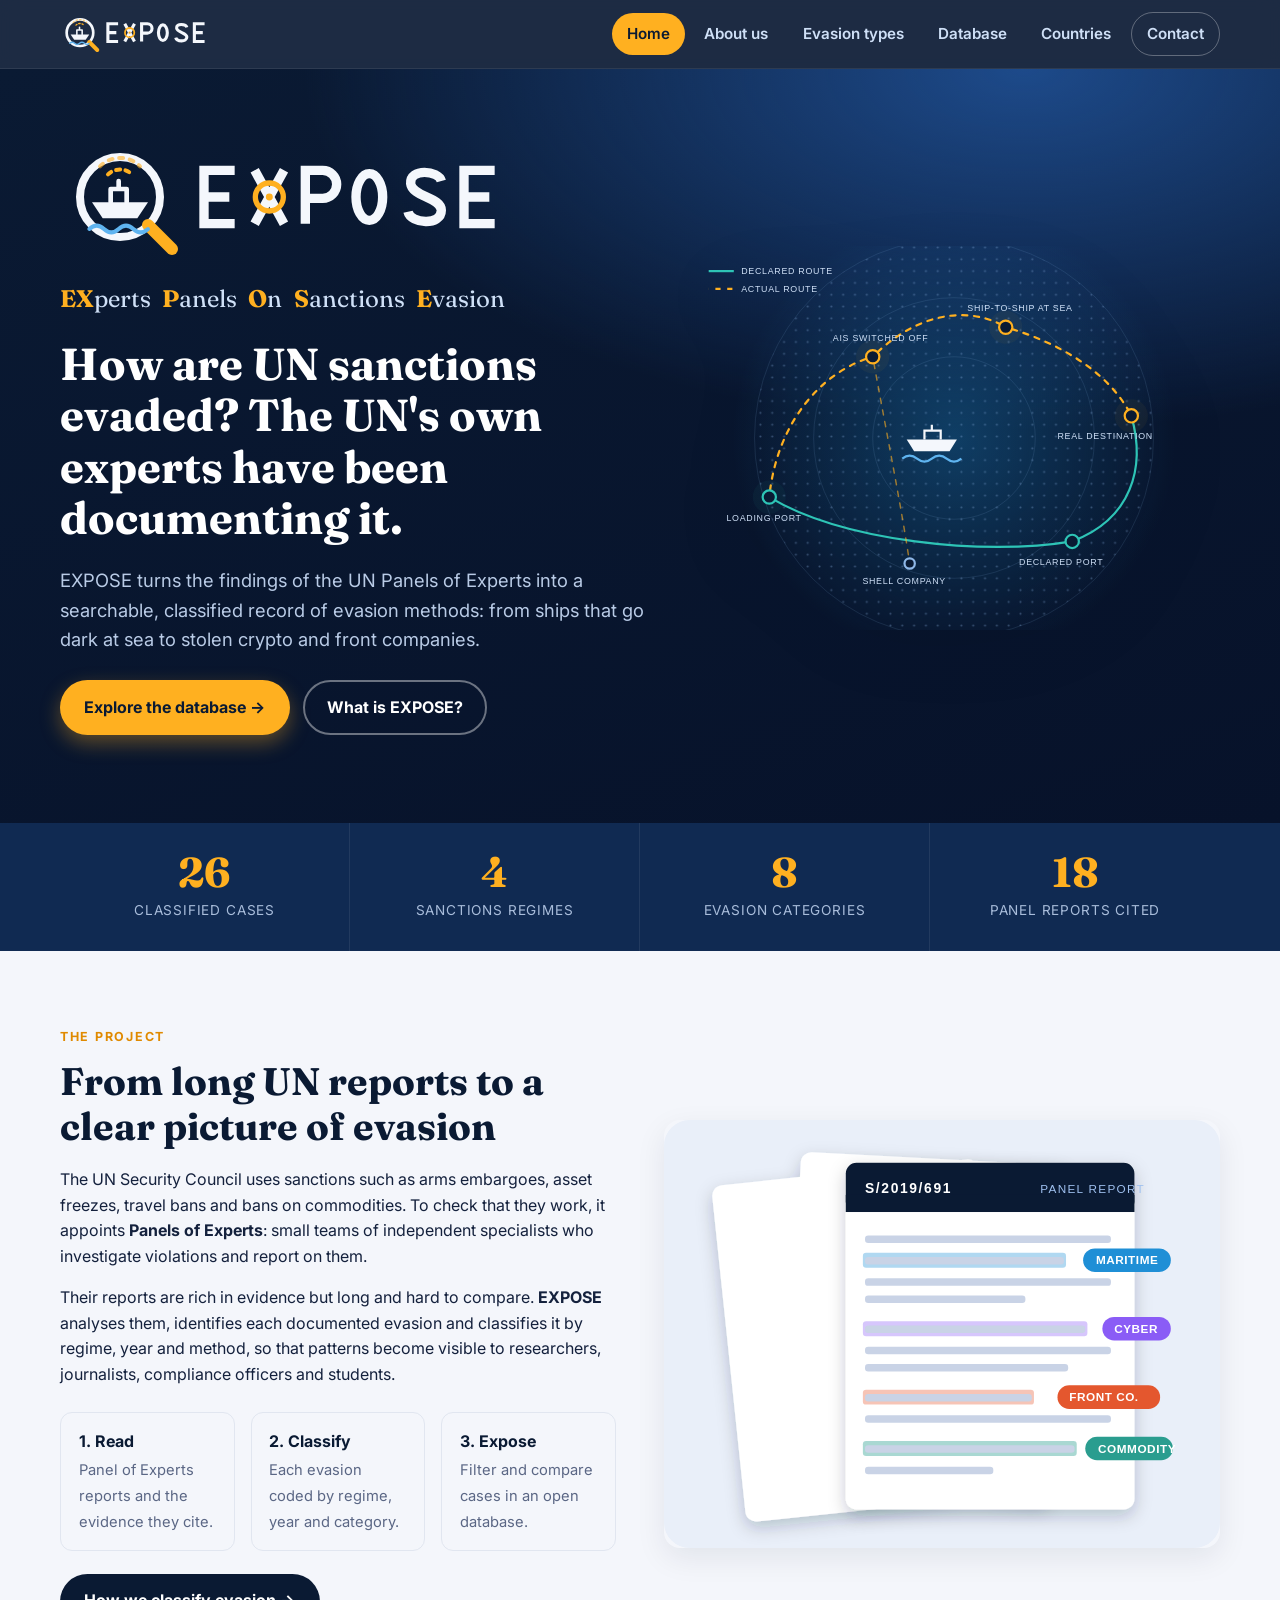
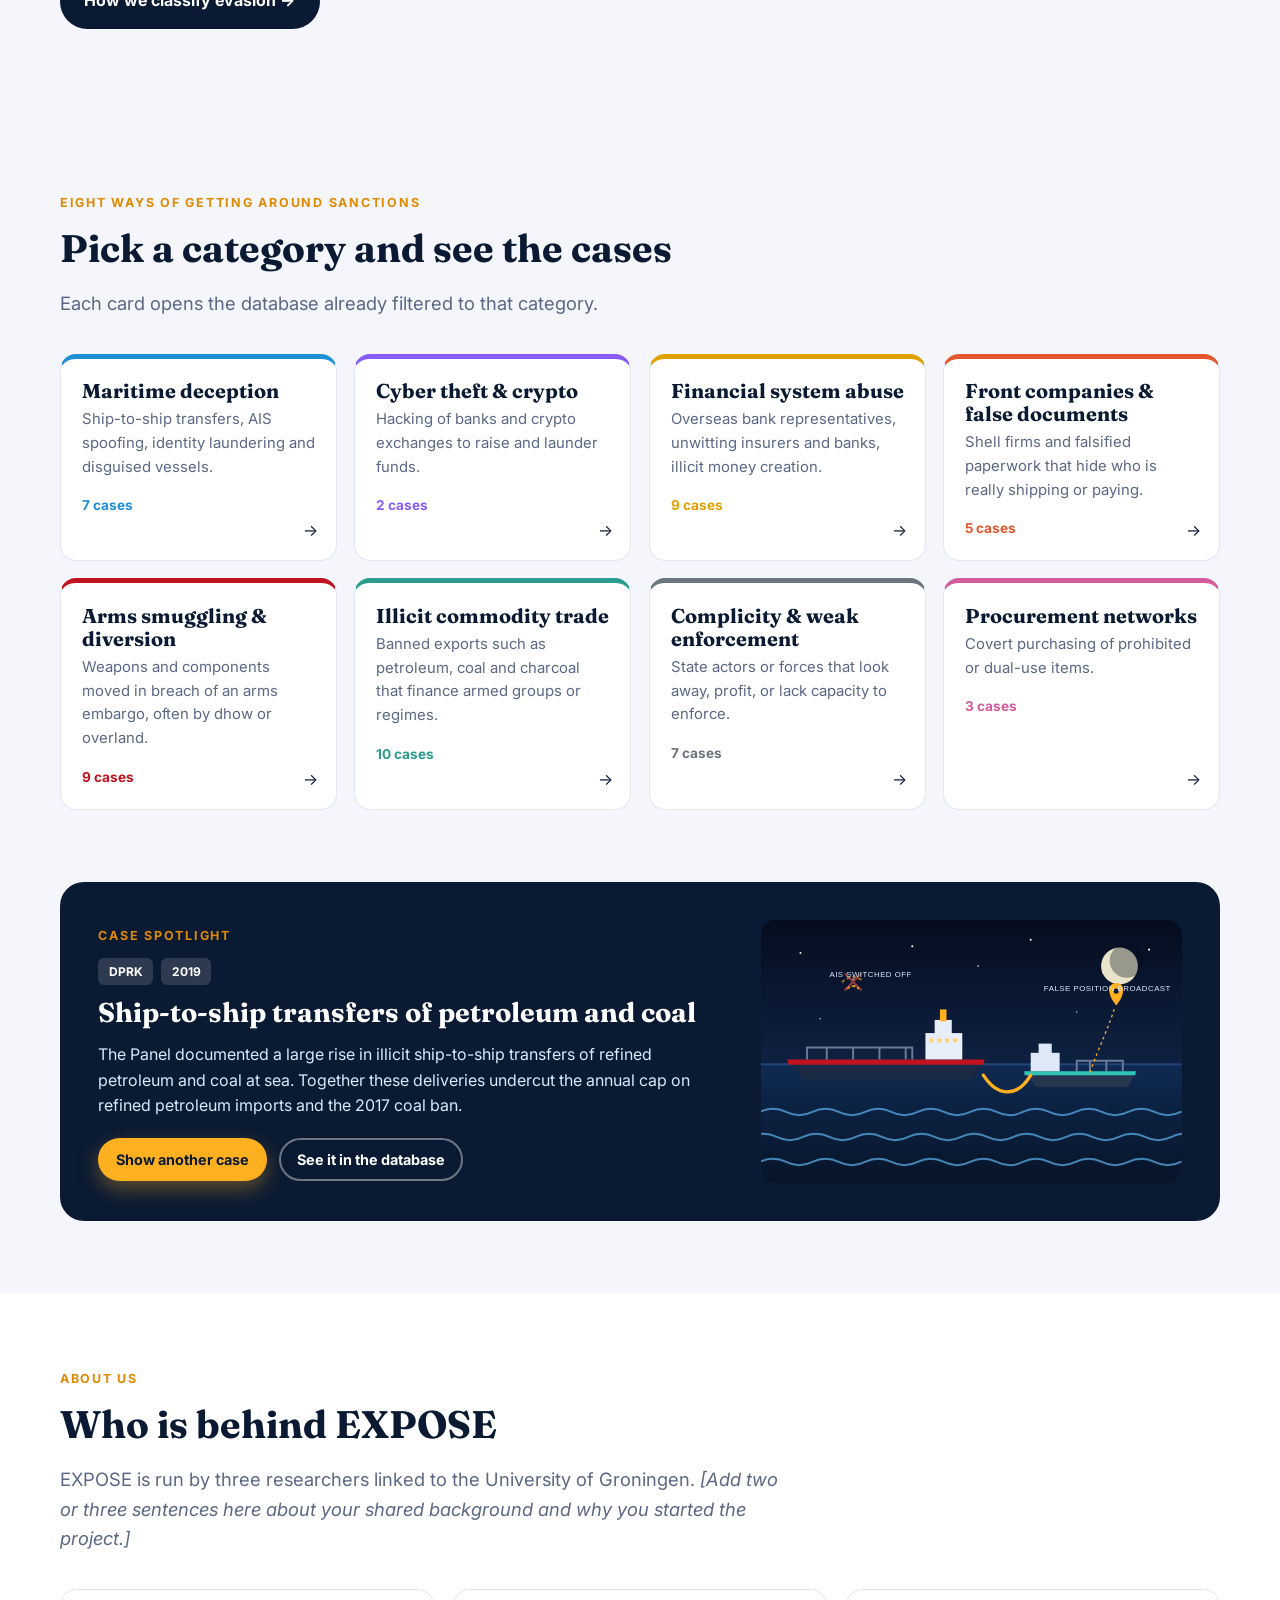
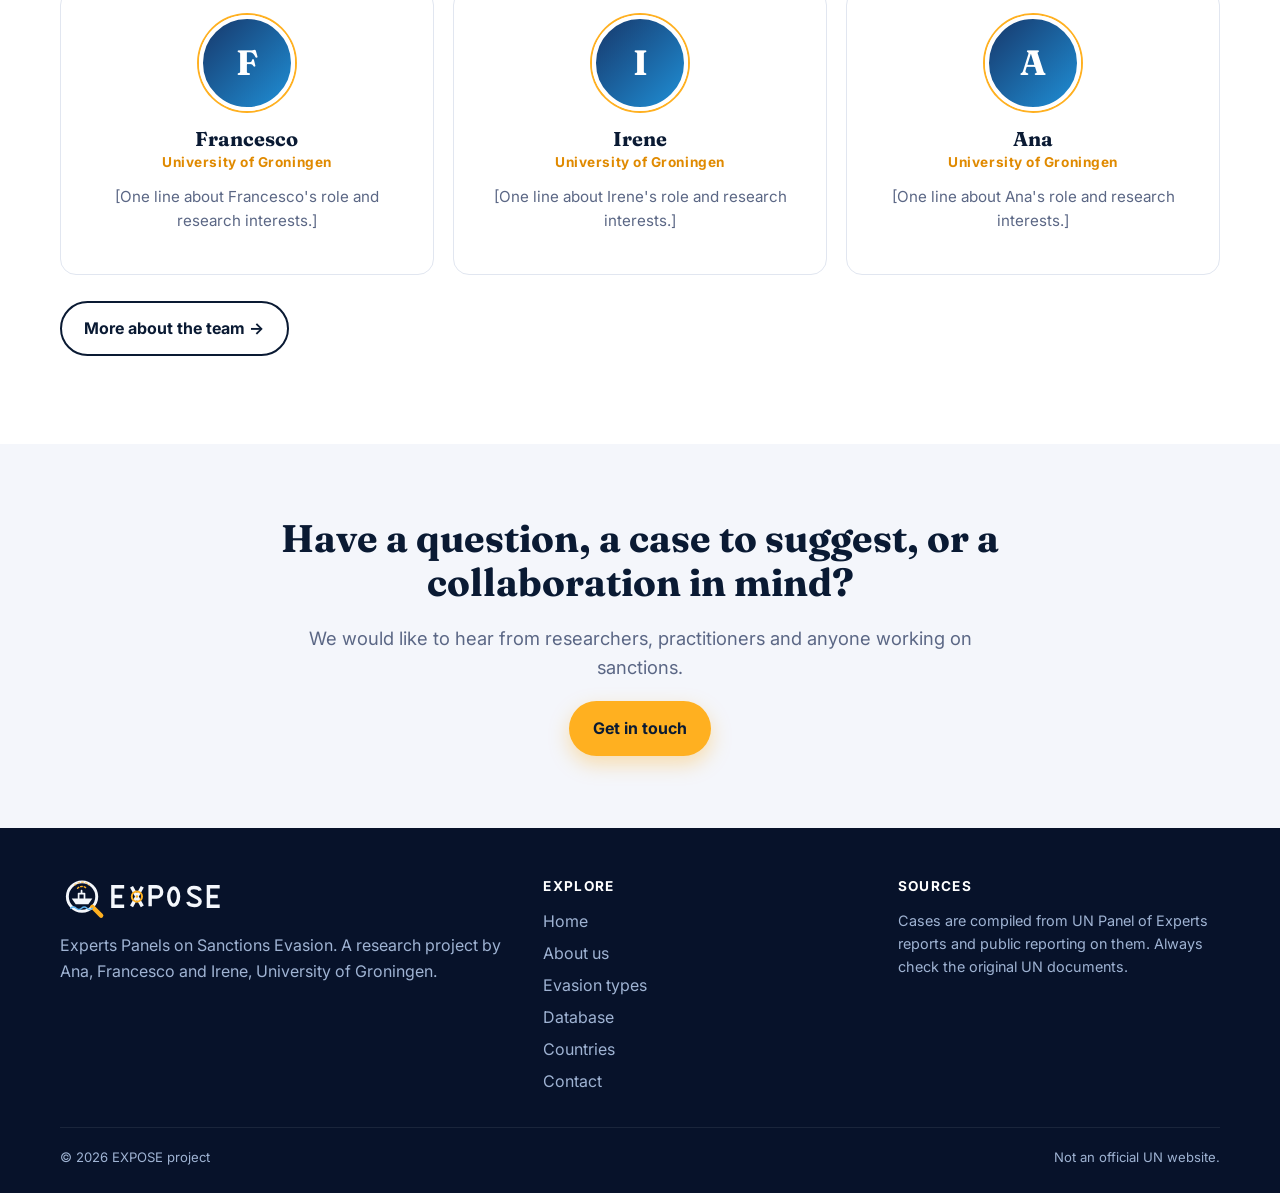
==== commit 26ab5583: "Delete STEPPER section from index.html Removed the STEPPER section from the HTML file." ====
--- a/index.html
+++ b/index.html
@@ -76,28 +76,6 @@
         </div>
         <div class="reveal">
           <img class="rounded" src="assets/img/report-stack.svg" alt="Pages of a UN Panel of Experts report with passages highlighted and tagged by evasion category" loading="lazy">
-        </div>
-      </div>
-    </section>
-
-    <!-- STEPPER -->
-    <section class="section-alt">
-      <div class="container stepper">
-        <div class="reveal">
-          <span class="eyebrow">Interactive</span>
-          <h2>Anatomy of an evasion</h2>
-          <p class="lead" style="margin-bottom:1.2rem">One of the best-documented techniques in the reports is the ship-to-ship transfer. Click through the four stages.</p>
-          <div class="tabs" role="tablist" aria-label="Stages of a ship-to-ship transfer">
-            <button class="tab" role="tab" aria-selected="true" aria-controls="step-panel">1. Load</button>
-            <button class="tab" role="tab" aria-selected="false" aria-controls="step-panel">2. Go dark</button>
-            <button class="tab" role="tab" aria-selected="false" aria-controls="step-panel">3. Transfer</button>
-            <button class="tab" role="tab" aria-selected="false" aria-controls="step-panel">4. Launder</button>
-          </div>
-          <div id="step-panel" class="tabpanel" role="tabpanel" aria-live="polite"></div>
-          <div class="progress" aria-hidden="true"><i id="step-bar"></i></div>
-        </div>
-        <div class="reveal">
-          <img class="rounded" src="assets/img/tanker-sts.svg" alt="Illustration: a large tanker and a smaller vessel exchange cargo at night while the tanker's AIS signal is switched off" loading="lazy">
         </div>
       </div>
     </section>
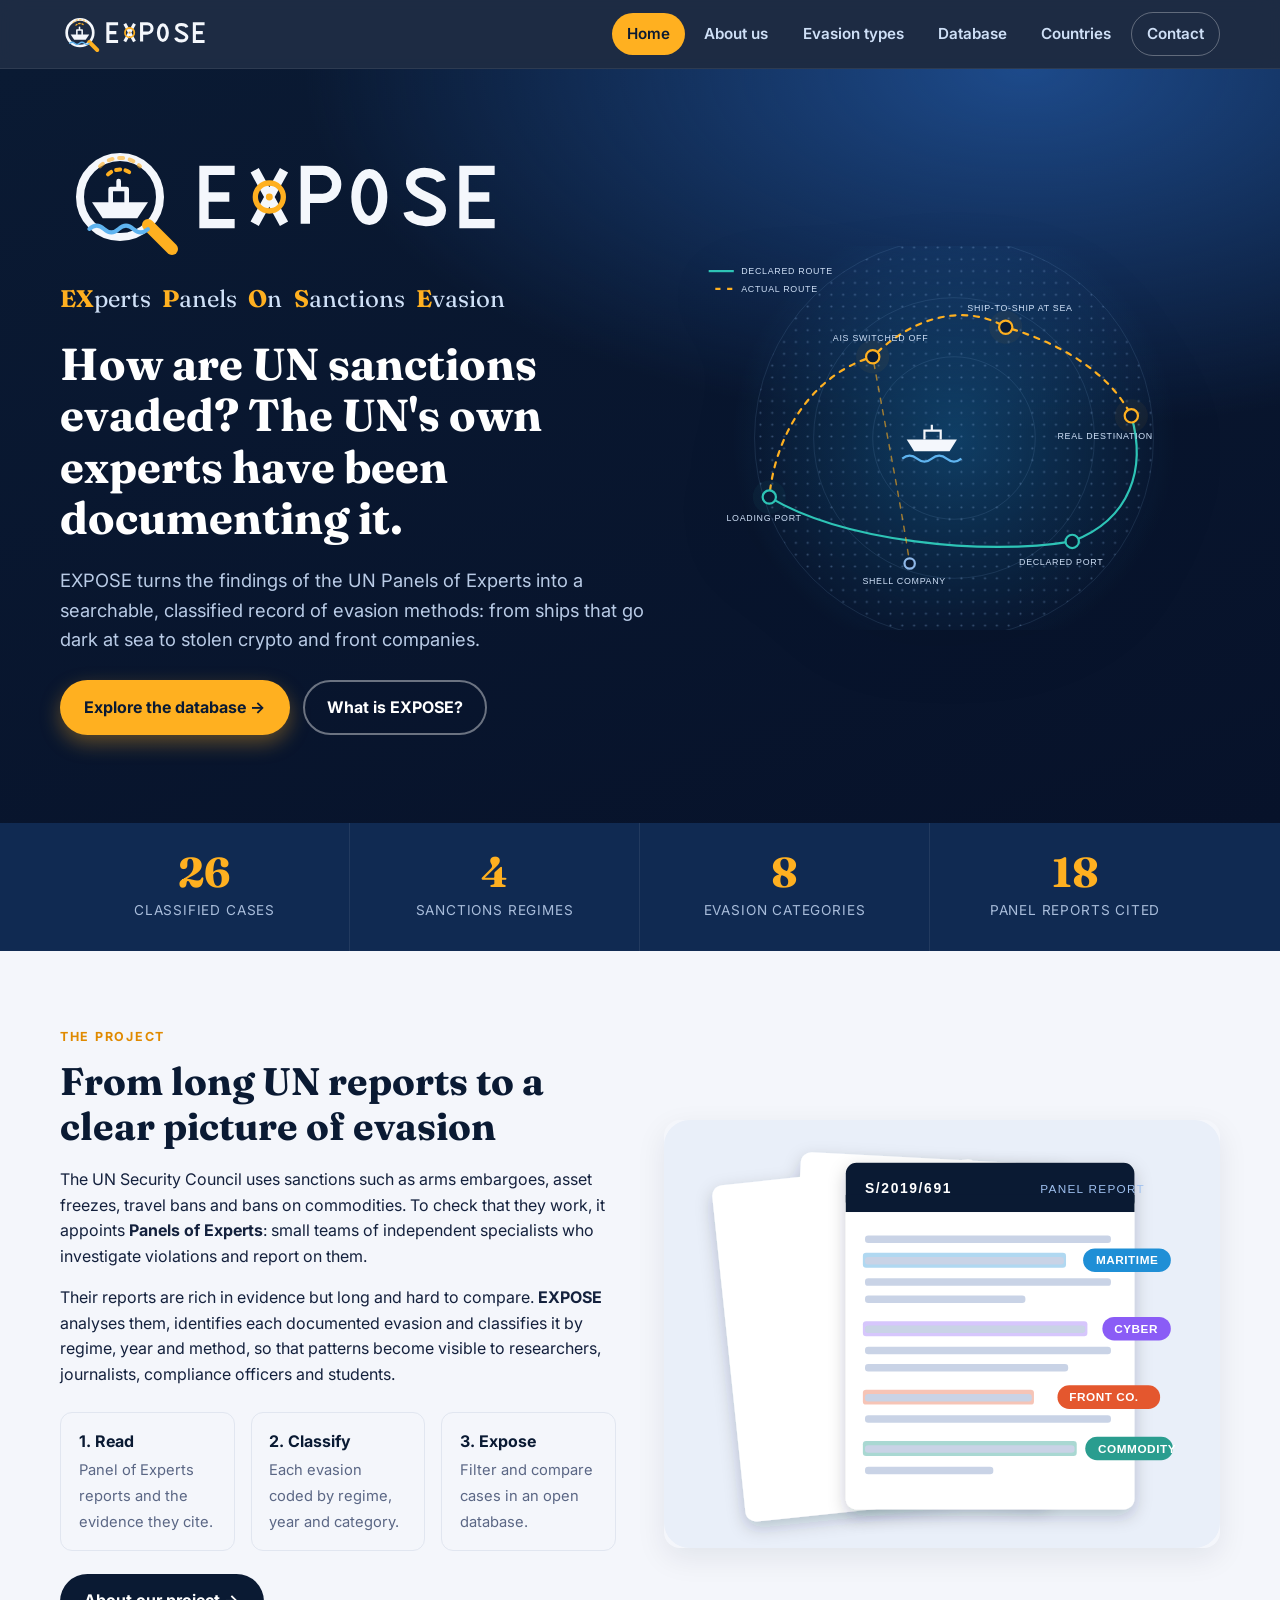
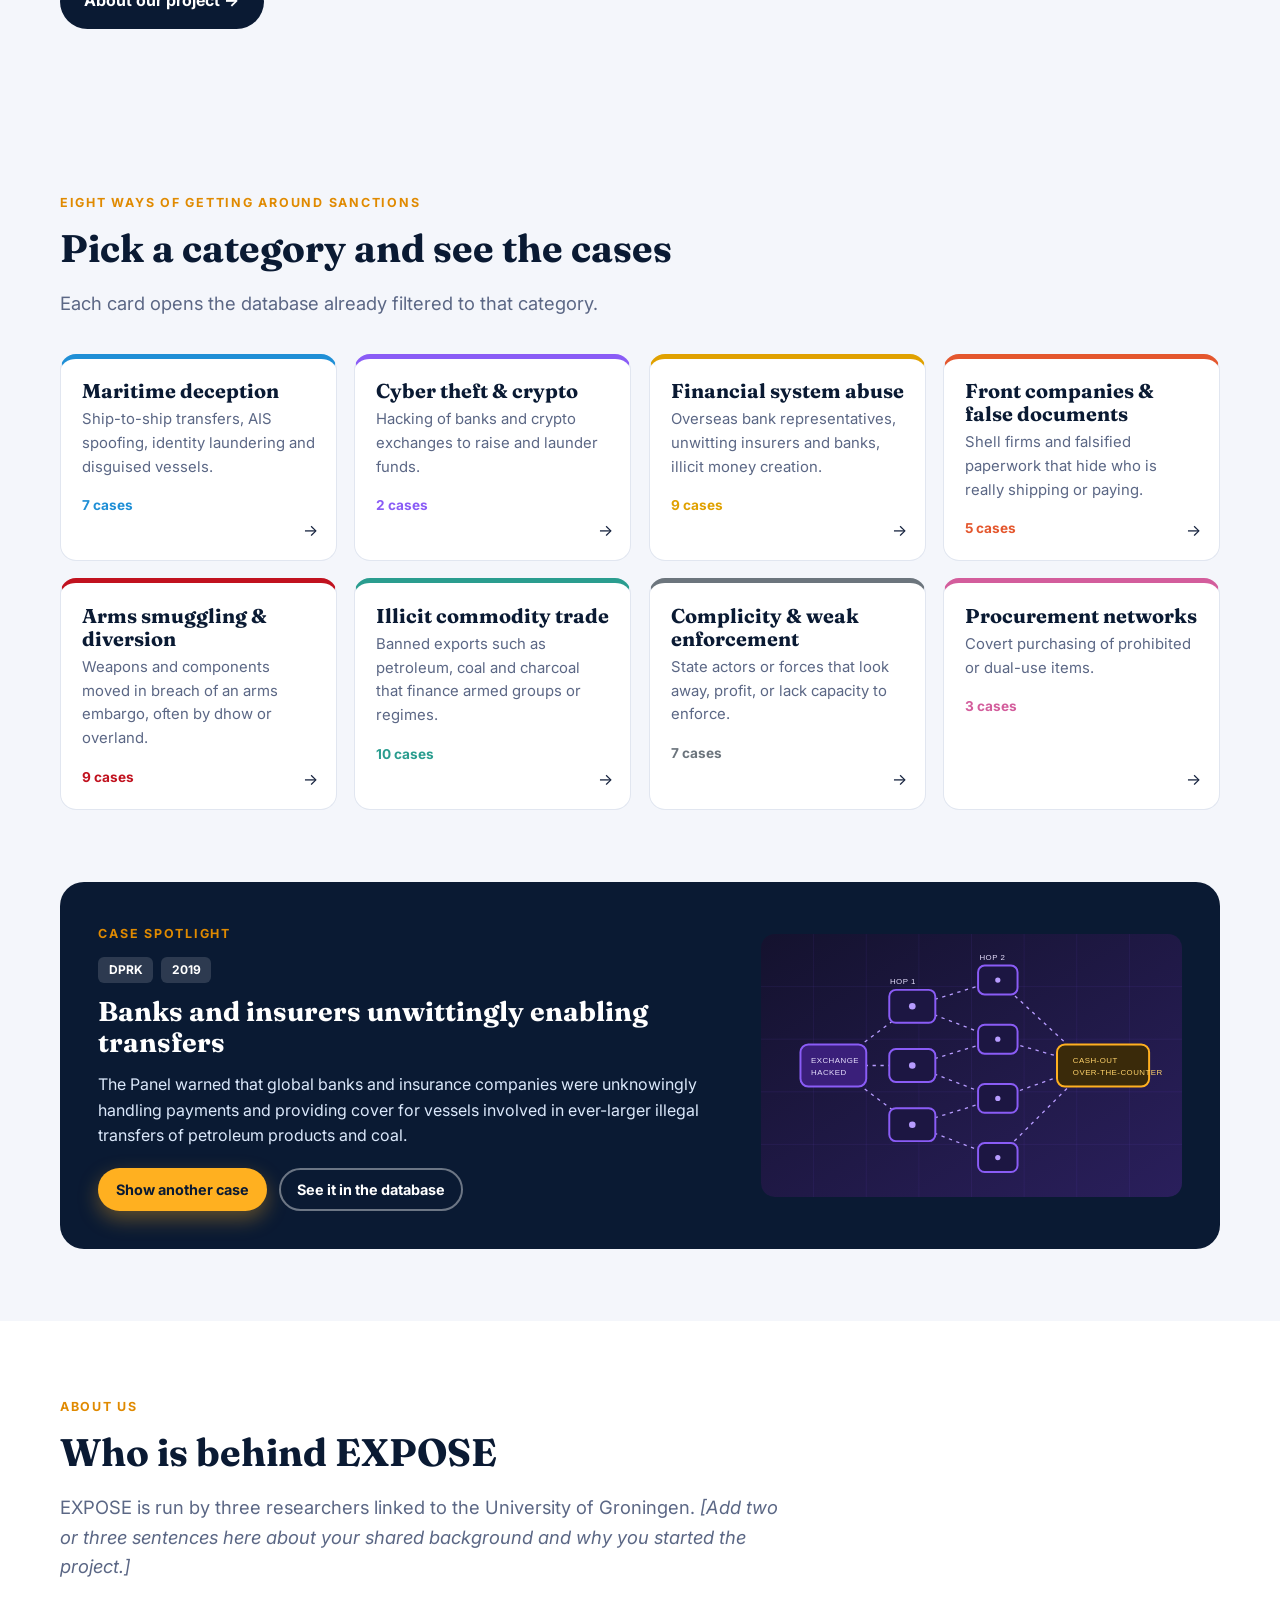
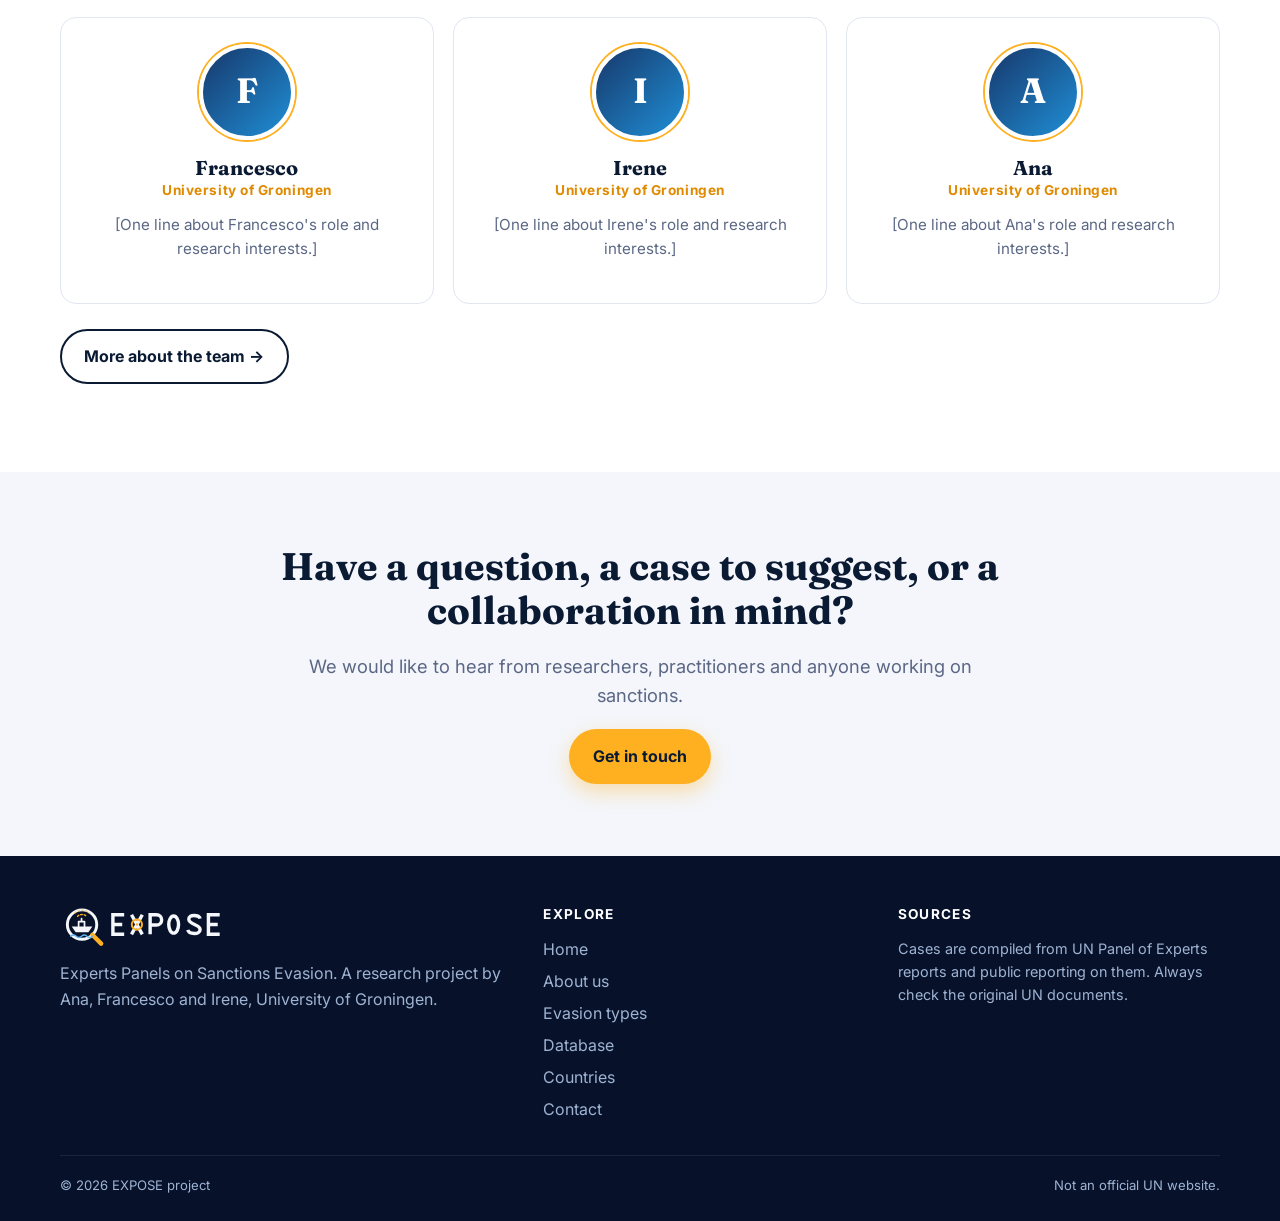
==== commit 851443f4: "Update button text from 'How we classify evasion' to 'About our project'" ====
--- a/index.html
+++ b/index.html
@@ -72,7 +72,7 @@
             <div class="pillar"><b>2. Classify</b><span>Each evasion coded by regime, year and category.</span></div>
             <div class="pillar"><b>3. Expose</b><span>Filter and compare cases in an open database.</span></div>
           </div>
-          <p style="margin-top:1.4rem"><a class="btn btn-dark" href="evasion-types.html">How we classify evasion &rarr;</a></p>
+          <p style="margin-top:1.4rem"><a class="btn btn-dark" href="evasion-types.html">About our project &rarr;</a></p>
         </div>
         <div class="reveal">
           <img class="rounded" src="assets/img/report-stack.svg" alt="Pages of a UN Panel of Experts report with passages highlighted and tagged by evasion category" loading="lazy">
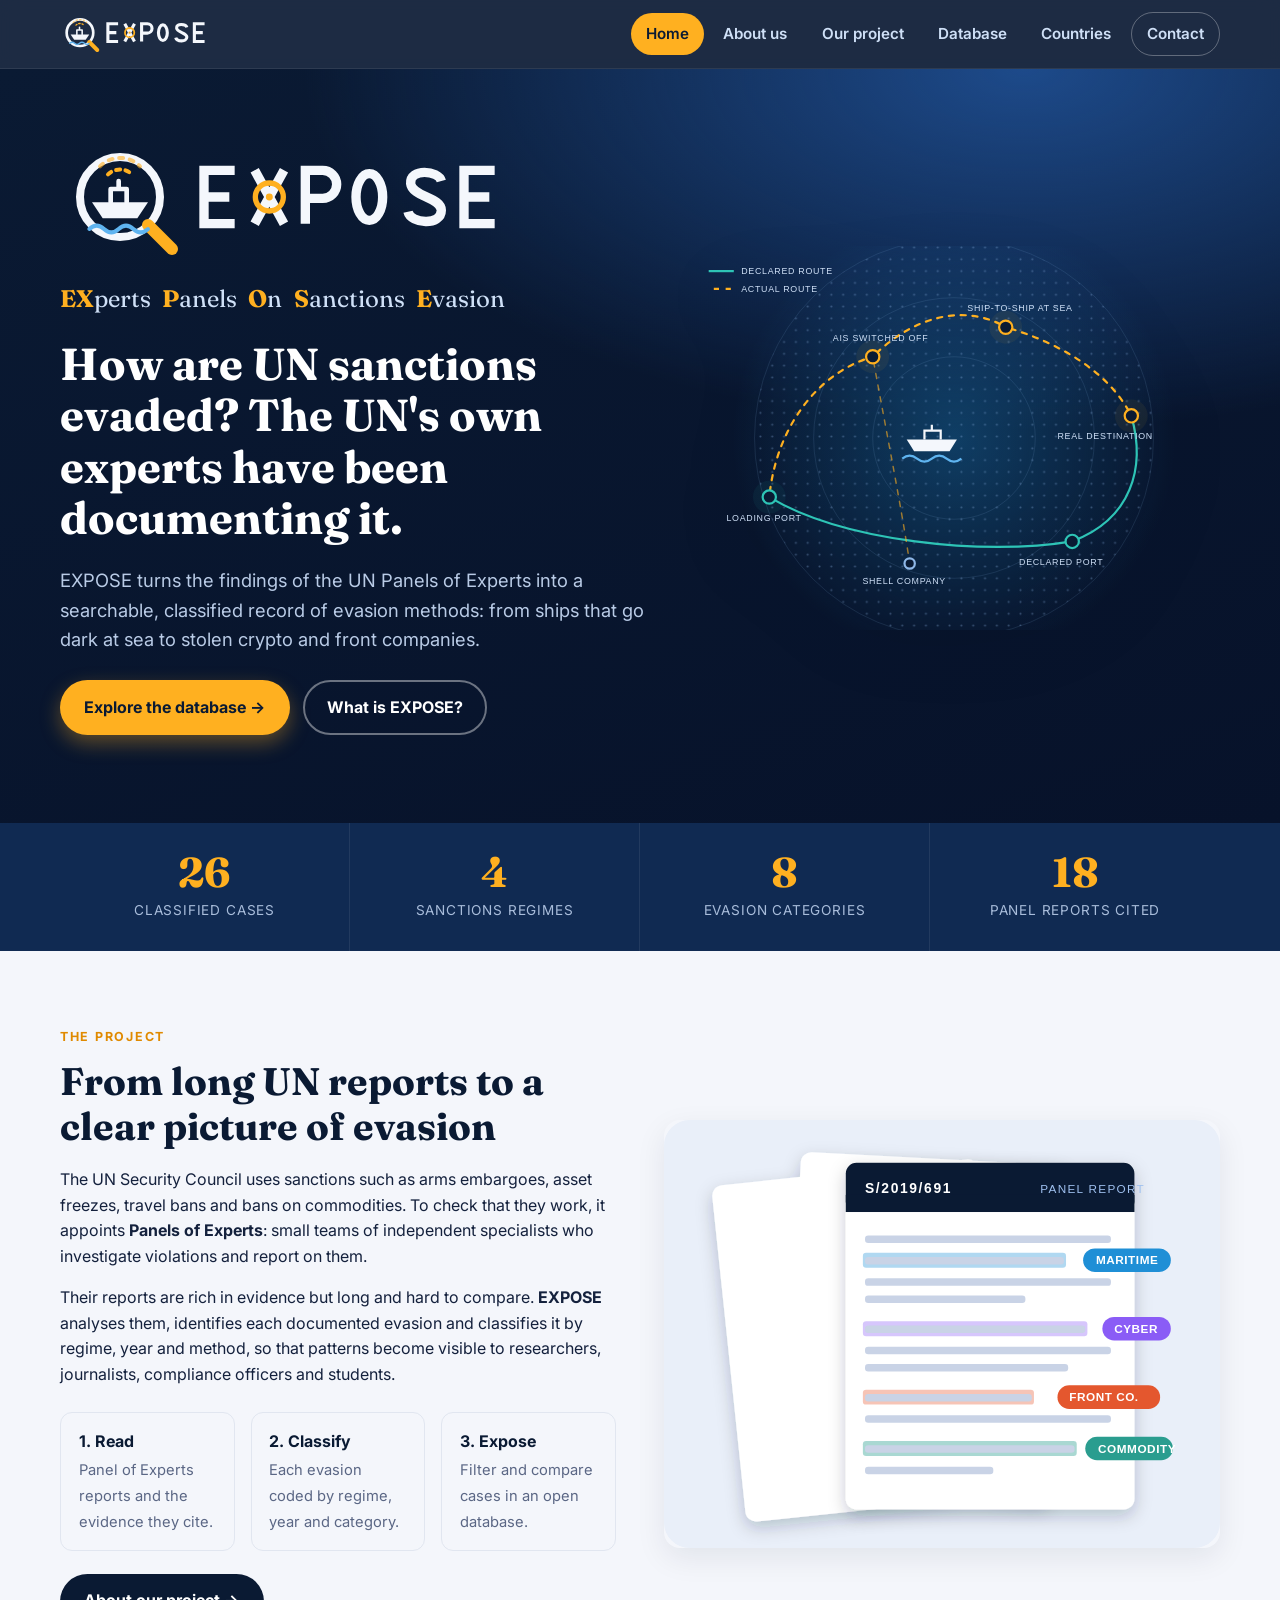
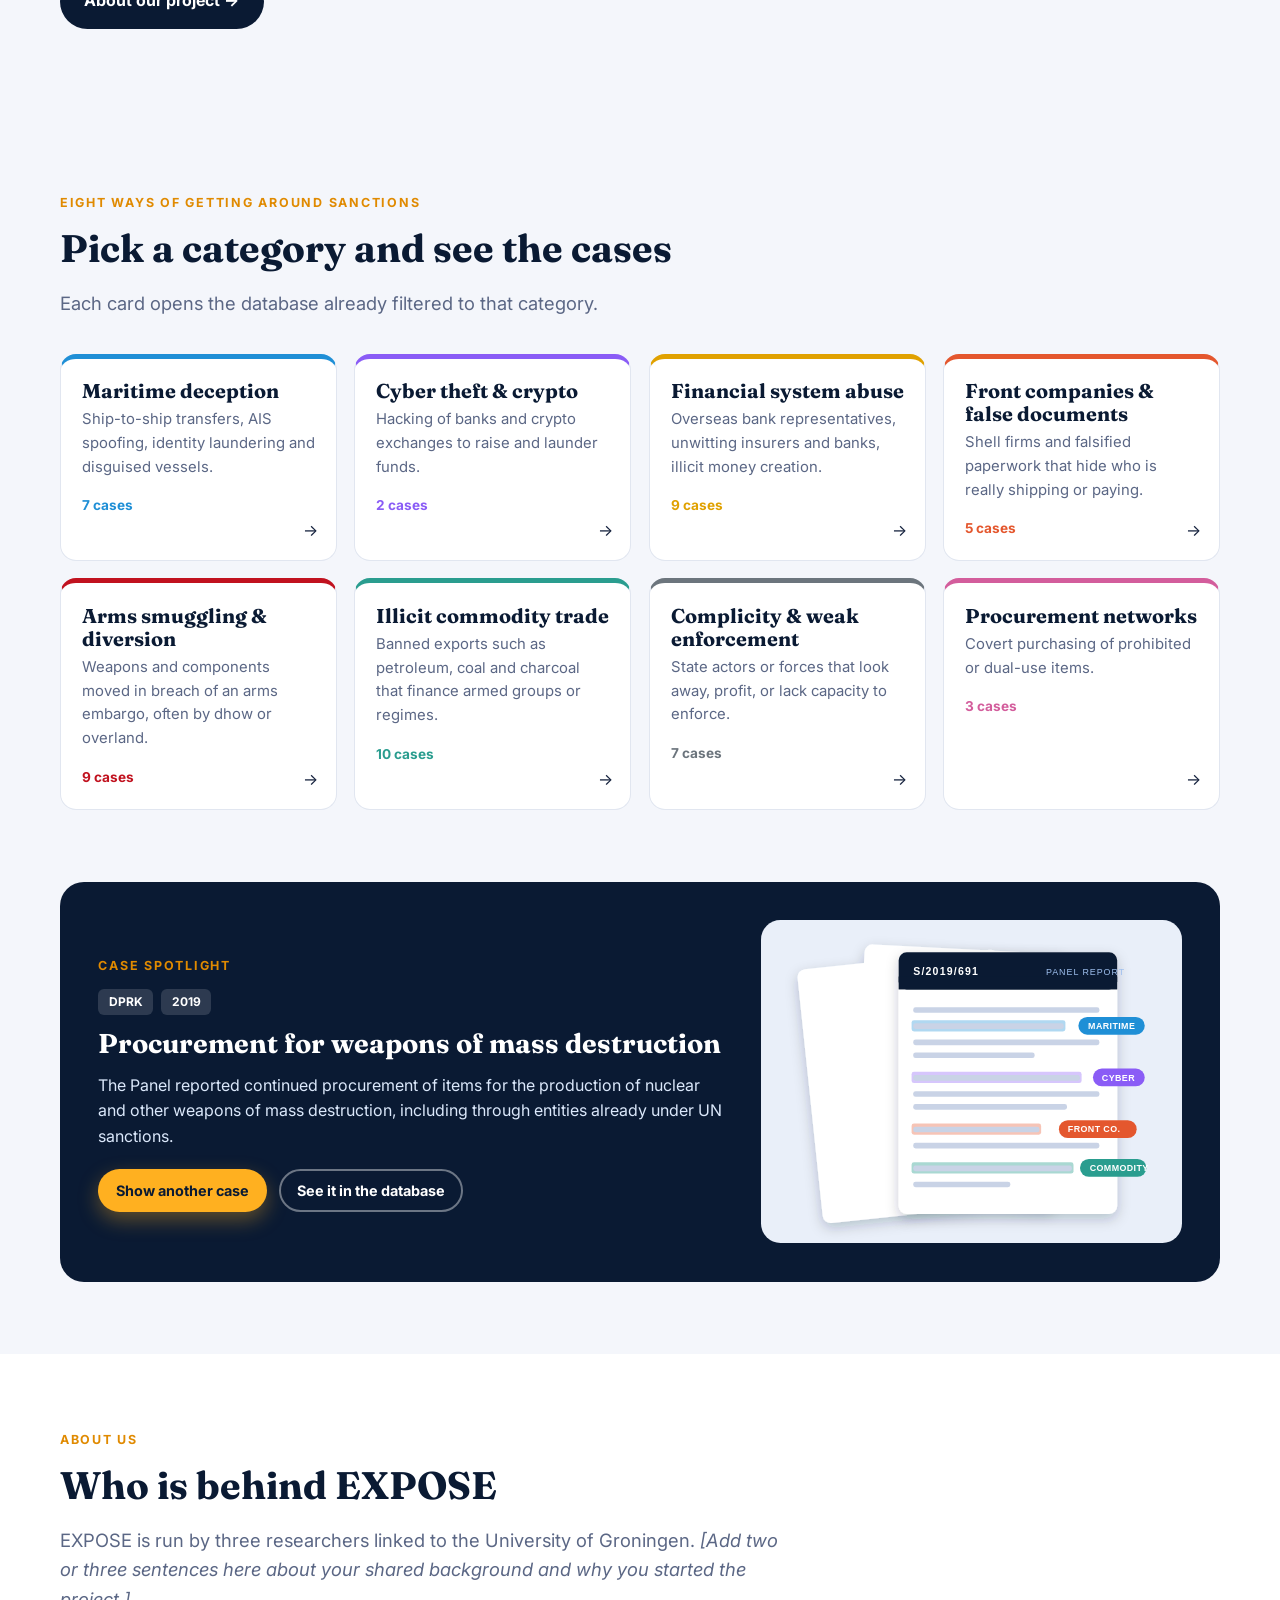
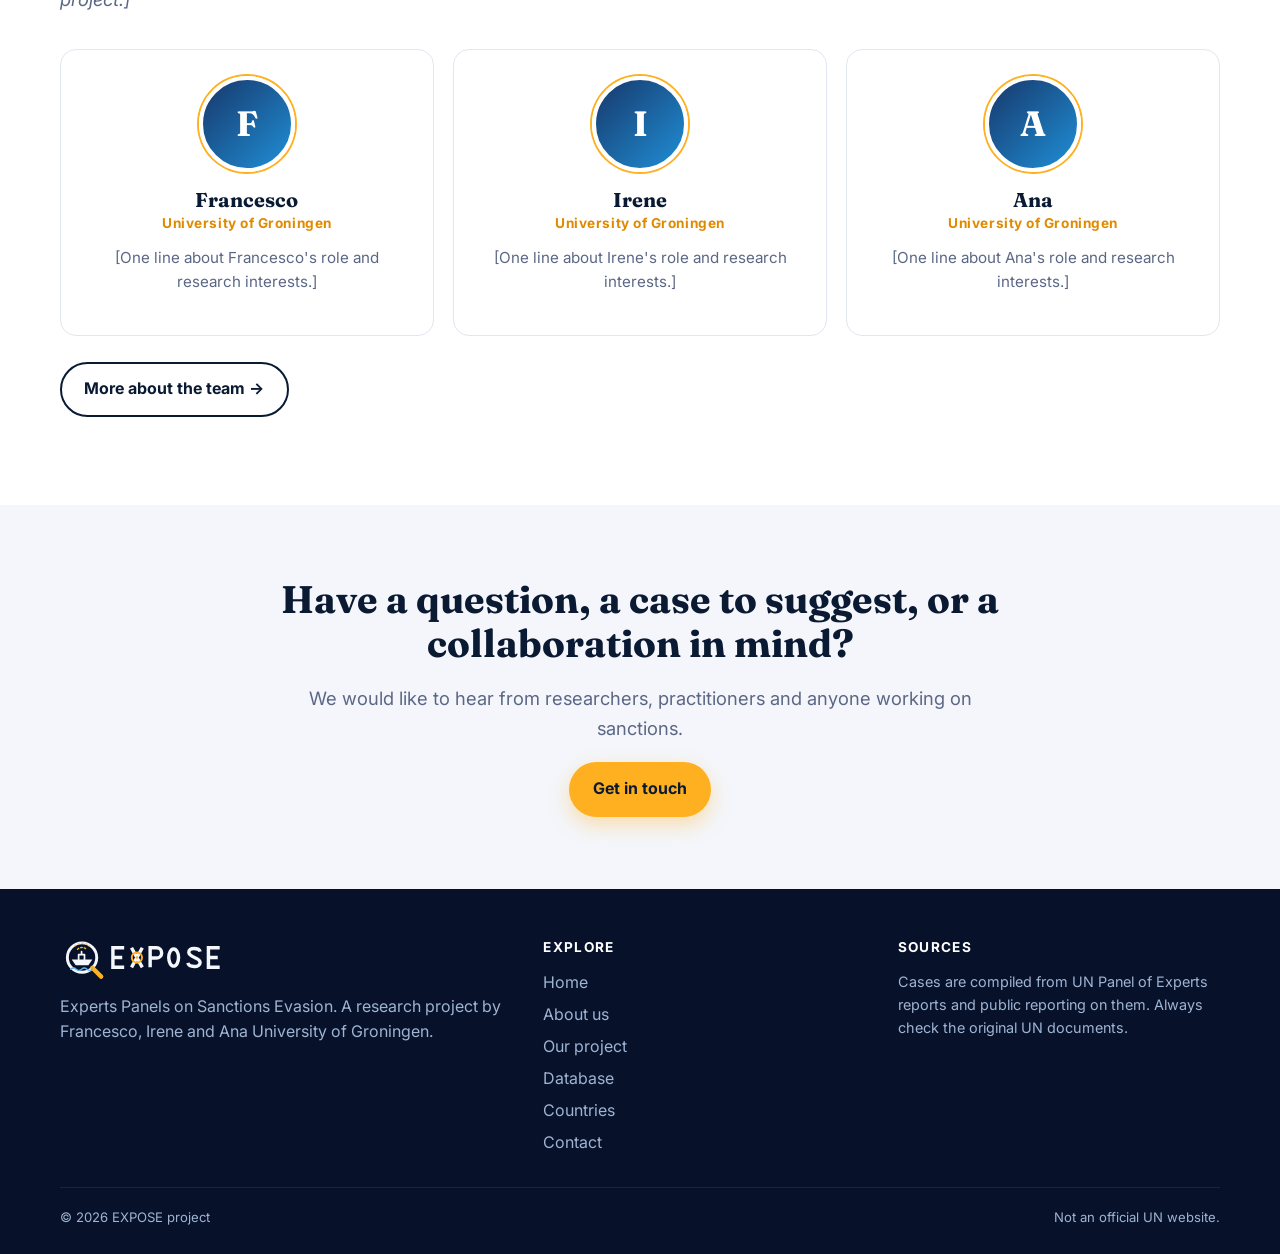
==== commit b7220ffe: "Update links and text in index.html" ====
--- a/index.html
+++ b/index.html
@@ -19,7 +19,7 @@
       <ul id="menu" class="menu">
         <li><a href="index.html" aria-current="page">Home</a></li>
         <li><a href="about.html">About us</a></li>
-        <li><a href="evasion-types.html">Evasion types</a></li>
+        <li><a href="our-project.html">Our project</a></li>
         <li><a href="database.html">Database</a></li>
         <li><a href="countries.html">Countries</a></li>
         <li class="cta"><a href="contact.html">Contact</a></li>
@@ -72,7 +72,7 @@
             <div class="pillar"><b>2. Classify</b><span>Each evasion coded by regime, year and category.</span></div>
             <div class="pillar"><b>3. Expose</b><span>Filter and compare cases in an open database.</span></div>
           </div>
-          <p style="margin-top:1.4rem"><a class="btn btn-dark" href="evasion-types.html">About our project &rarr;</a></p>
+          <p style="margin-top:1.4rem"><a class="btn btn-dark" href="our-project.html">About our project &rarr;</a></p>
         </div>
         <div class="reveal">
           <img class="rounded" src="assets/img/report-stack.svg" alt="Pages of a UN Panel of Experts report with passages highlighted and tagged by evasion category" loading="lazy">
@@ -145,9 +145,9 @@
       <div class="foot">
         <div>
           <img src="assets/logo.svg" alt="EXPOSE">
-          <p>Experts Panels on Sanctions Evasion. A research project by Ana, Francesco and Irene, University of Groningen.</p>
+          <p>Experts Panels on Sanctions Evasion. A research project by Francesco, Irene and Ana University of Groningen.</p>
         </div>
-        <div><h4>Explore</h4><ul><li><a href="index.html">Home</a></li><li><a href="about.html">About us</a></li><li><a href="evasion-types.html">Evasion types</a></li><li><a href="database.html">Database</a></li>
+        <div><h4>Explore</h4><ul><li><a href="index.html">Home</a></li><li><a href="about.html">About us</a></li><li><a href="our-project.html">Our project</a></li><li><a href="database.html">Database</a></li>
         <li><a href="countries.html">Countries</a></li><li><a href="contact.html">Contact</a></li></ul></div>
         <div><h4>Sources</h4><p style="font-size:.9rem">Cases are compiled from UN Panel of Experts reports and public reporting on them. Always check the original UN documents.</p></div>
       </div>
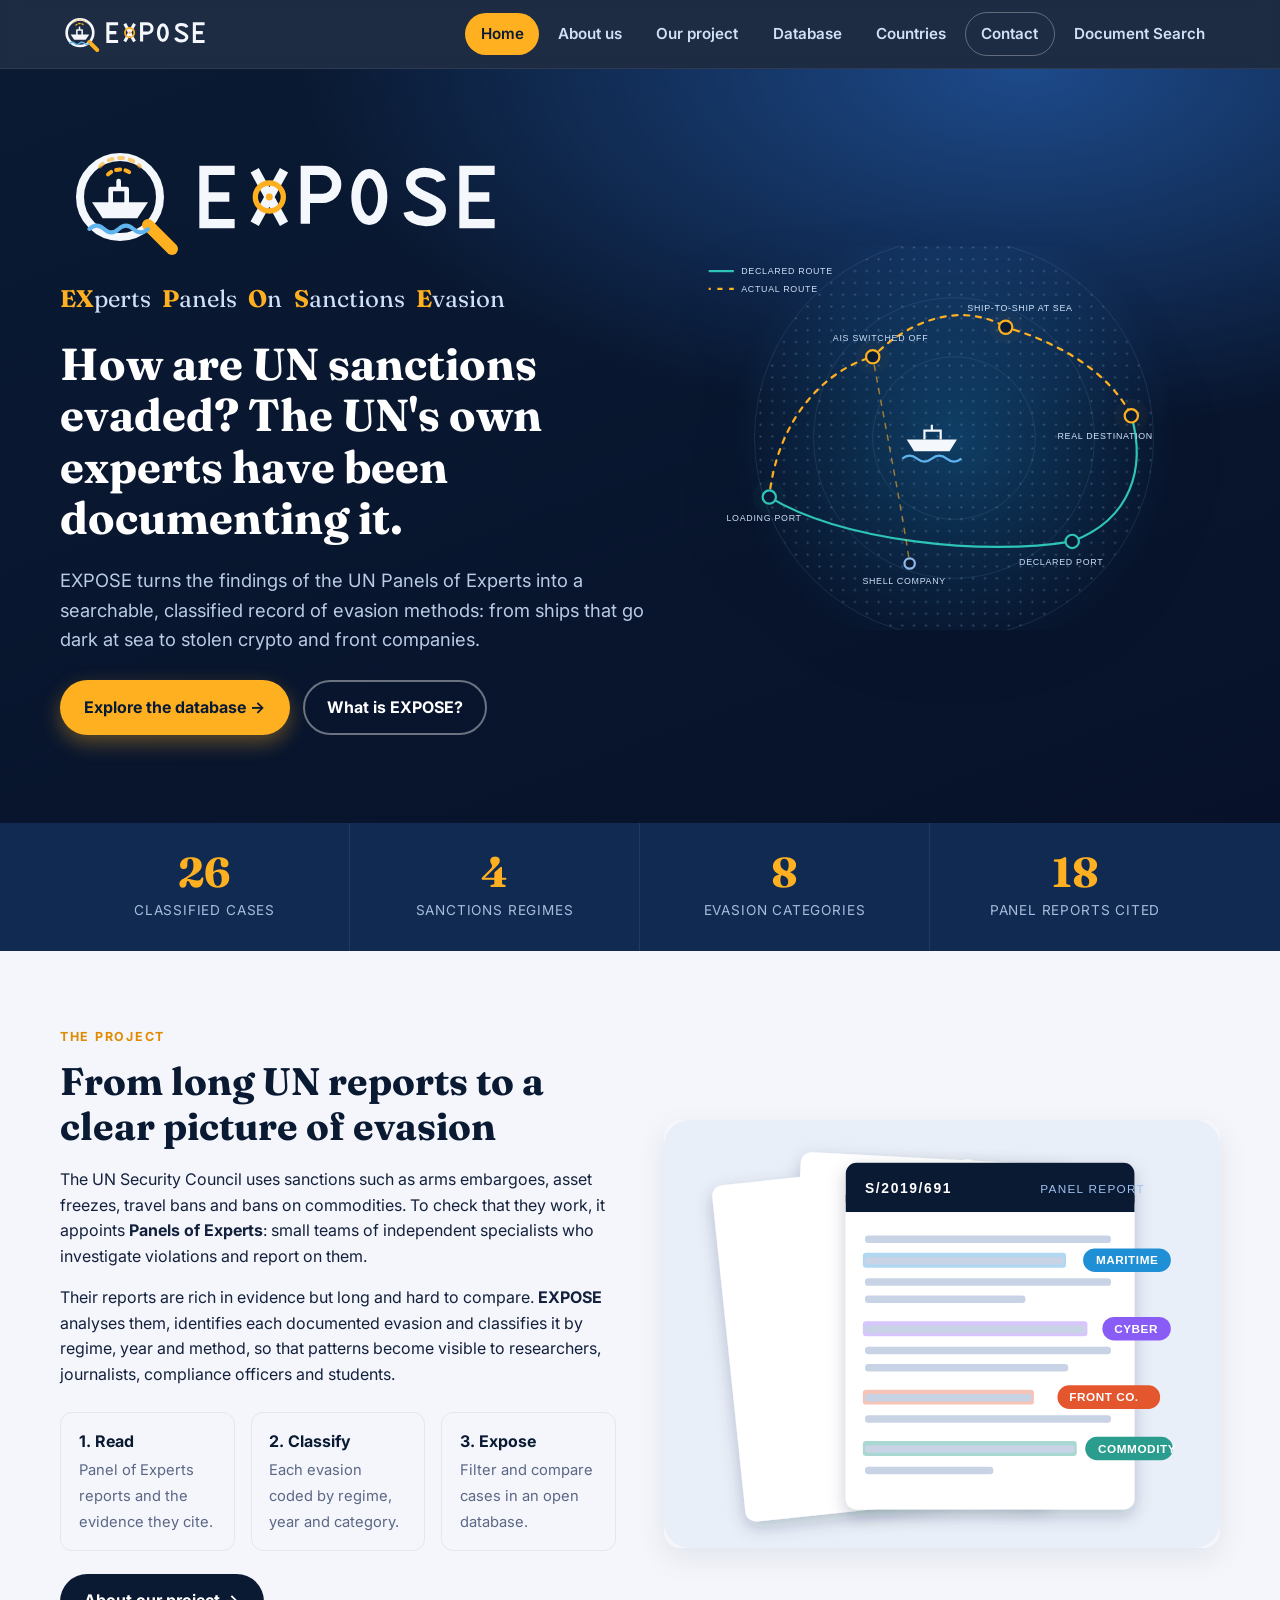
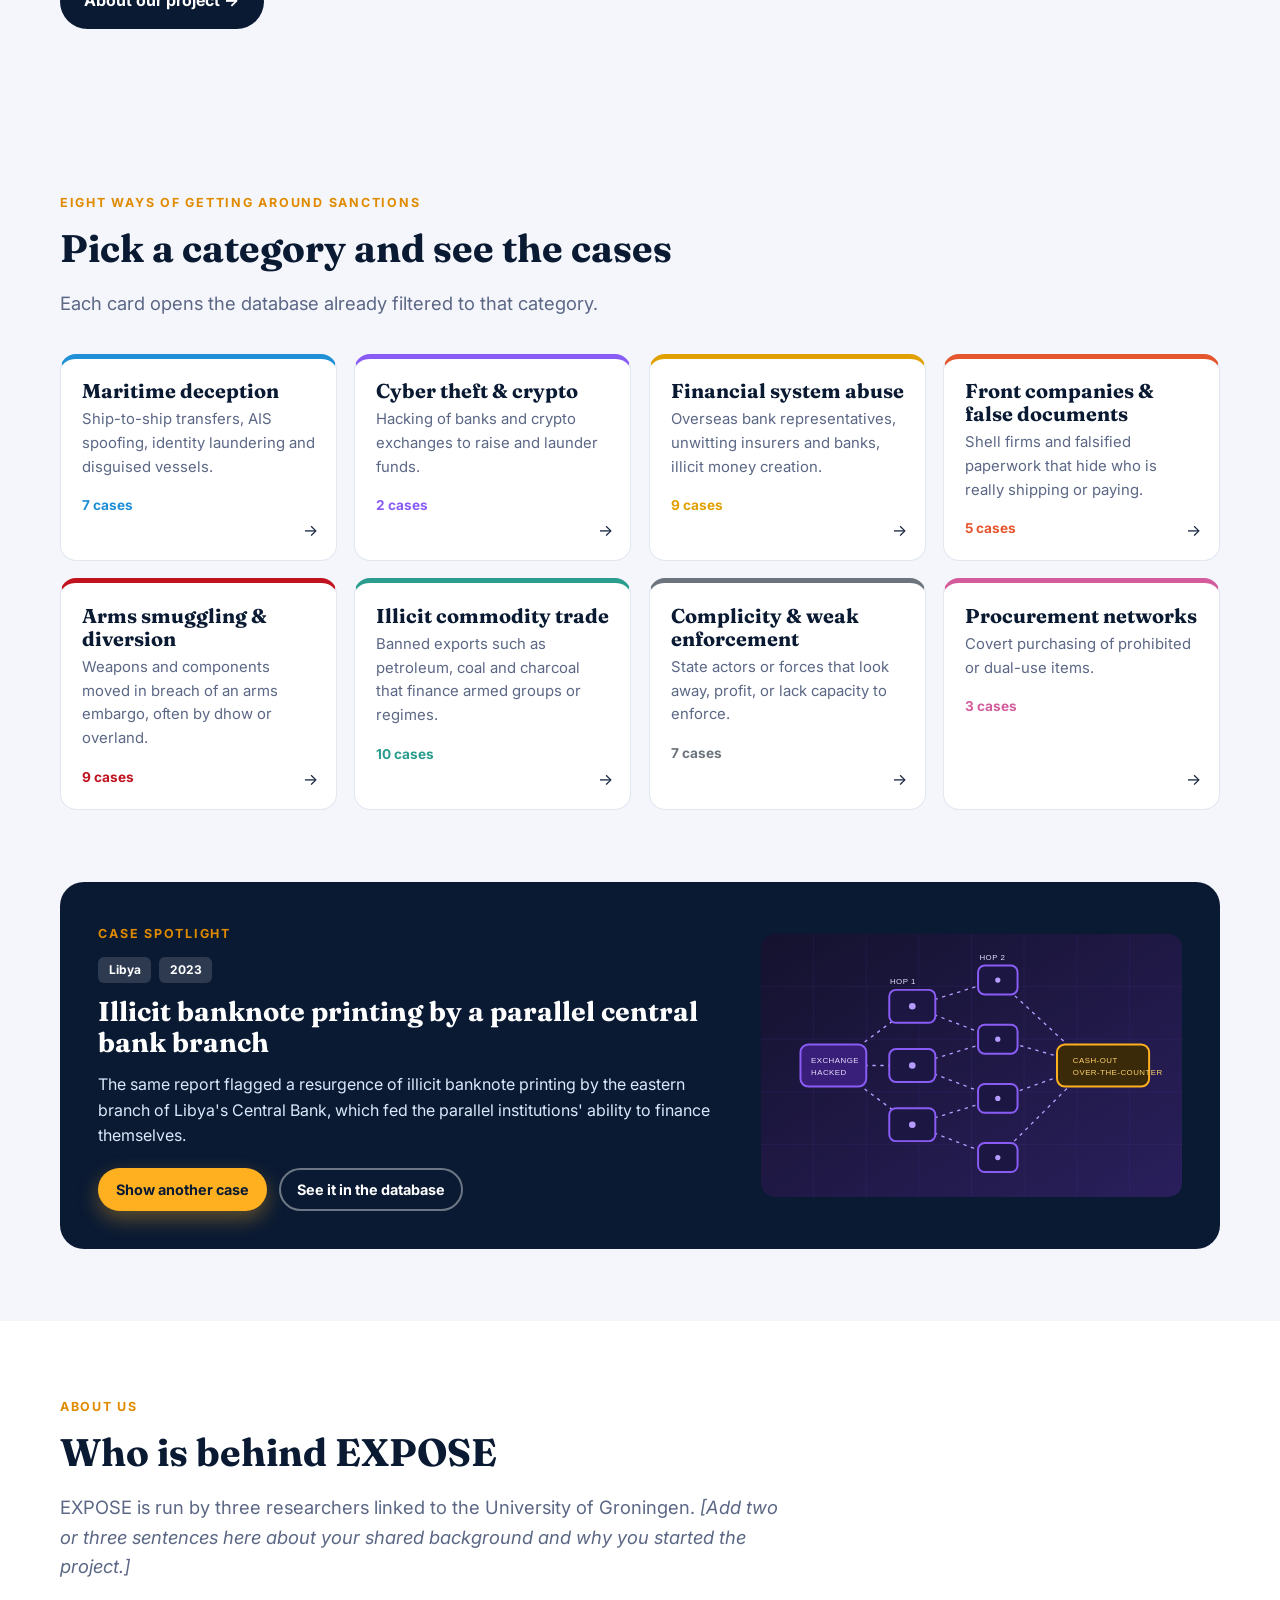
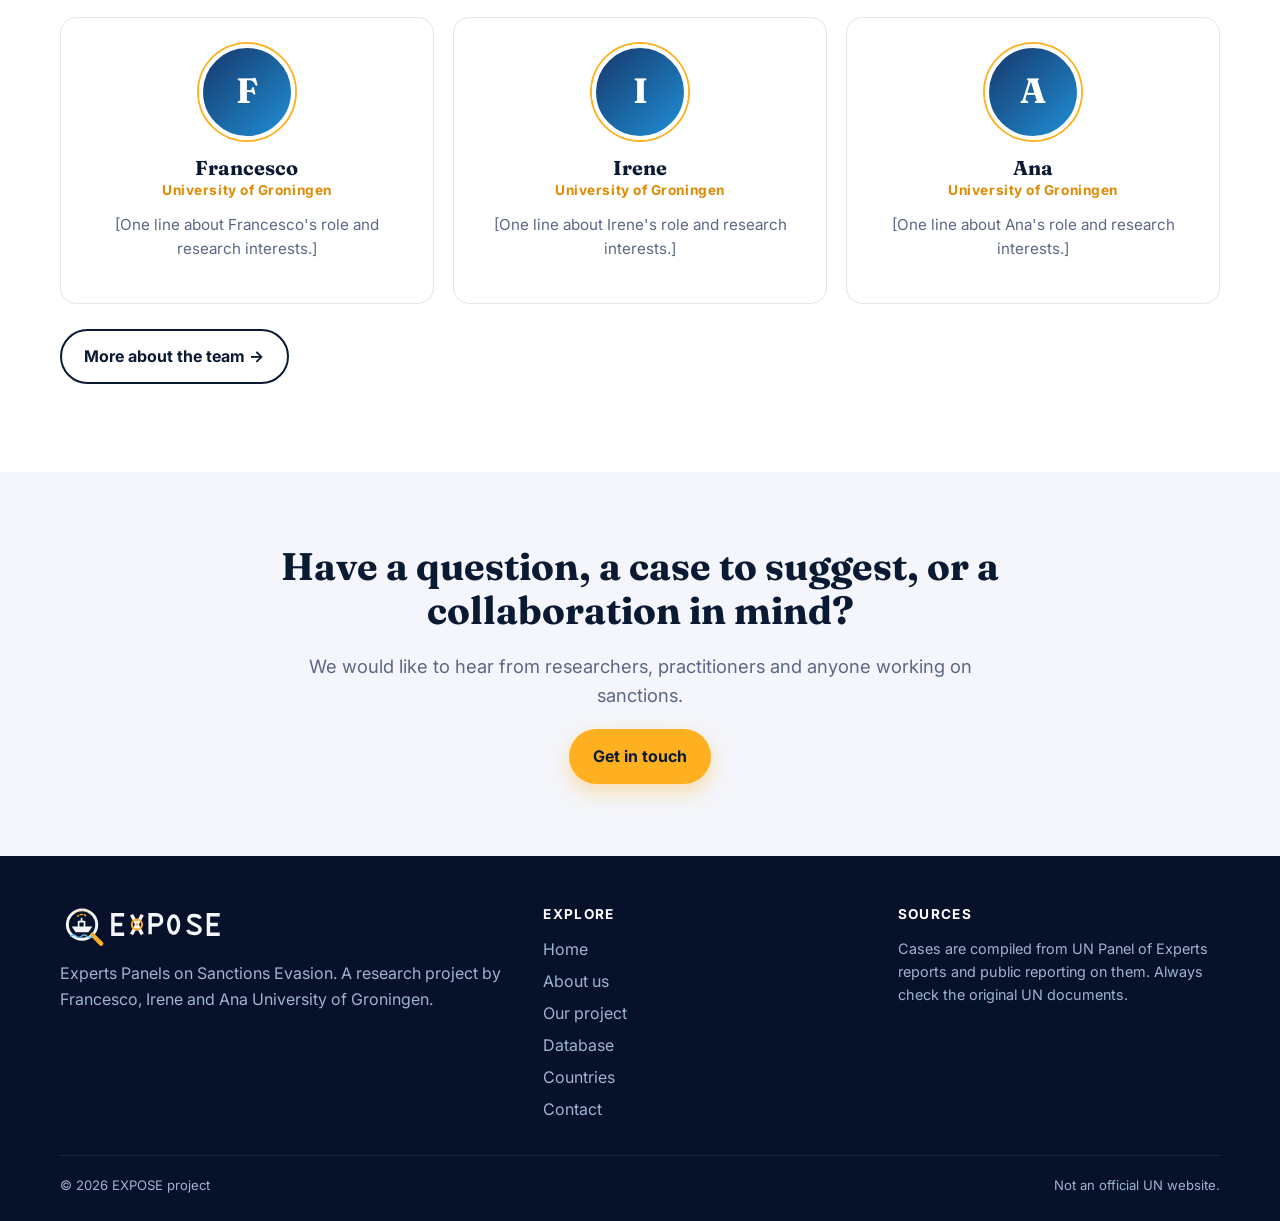
==== commit d78b4789: "Add files via upload" ====
--- a/index.html
+++ b/index.html
@@ -9,6 +9,7 @@
   <link rel="preconnect" href="https://fonts.googleapis.com">
   <link href="https://fonts.googleapis.com/css2?family=Fraunces:opsz,wght@9..144,600;9..144,700&family=Inter:wght@400;600;700;800&display=swap" rel="stylesheet">
   <link rel="stylesheet" href="css/style.css">
+  <link rel="stylesheet" href="css/document-search.css">
 </head>
 <body data-page="home">
   <a class="skip" href="#main">Skip to content</a>
@@ -23,7 +24,7 @@
         <li><a href="database.html">Database</a></li>
         <li><a href="countries.html">Countries</a></li>
         <li class="cta"><a href="contact.html">Contact</a></li>
-      </ul>
+      <li><a href="document-search.html">Document Search</a></li></ul>
     </div>
   </header>
 
@@ -159,3 +160,4 @@
   <script src="js/main.js"></script>
 </body>
 </html>
+
--- a/css/document-search.css
+++ b/css/document-search.css
@@ -0,0 +1,3 @@
+.search-section{padding-top:2rem}.search-box{background:white;border:1px solid var(--line);border-radius:16px;padding:1.5rem;margin-bottom:1rem}.search-box label{display:block;font-weight:700;margin-bottom:.4rem}.query-row{display:flex;gap:.8rem;margin-bottom:1.2rem}.query-row input{flex:1;min-width:0;border:2px solid var(--line);border-radius:10px;padding:.85rem;font:inherit}.search-controls{display:grid;grid-template-columns:2fr 2fr 1fr 1.4fr;gap:.8rem}.search-controls select{min-width:0;font-size:.9rem}.clear-search{border:0;background:none;text-decoration:underline;color:var(--blue);font:inherit;cursor:pointer;margin-top:1rem}.search-note,.search-dates{color:var(--muted);font-size:.9rem}.search-result{background:white;border:1px solid var(--line);border-radius:16px;padding:1.5rem;margin-bottom:1rem}.search-result h2{font-size:1.4rem;margin:.6rem 0}.search-meta,.search-actions{display:flex;flex-wrap:wrap;gap:.7rem;align-items:center}.search-metrics{font-size:.85rem;font-weight:600}.search-snippet{overflow-wrap:anywhere;border-left:3px solid var(--amber);padding-left:1rem}.search-result mark{background:#ffe6a3;color:#14213d;padding:0 .1em}.document-text{margin-top:1rem;border-top:1px solid var(--line);padding-top:1rem}.document-text summary,.search-help summary{cursor:pointer;font-weight:700;color:var(--blue)}.full-document{white-space:pre-wrap;overflow-wrap:anywhere;max-height:65vh;overflow:auto;padding:1rem;background:var(--bg);margin-top:1rem}.search-help{margin-top:2rem}.search-help p{margin-top:1rem}[hidden]{display:none!important}
+@media(max-width:1100px){.menu-toggle{display:block}.menu{position:absolute;left:0;right:0;top:68px;background:var(--navy);flex-direction:column;align-items:stretch;padding:.8rem 4vw 1.2rem;display:none;border-bottom:1px solid rgba(255,255,255,.1)}.menu.open{display:flex}}
+@media(max-width:760px){.query-row{flex-direction:column}.search-controls{grid-template-columns:1fr 1fr}.search-result{padding:1rem}}@media(max-width:450px){.search-controls{grid-template-columns:1fr}}
